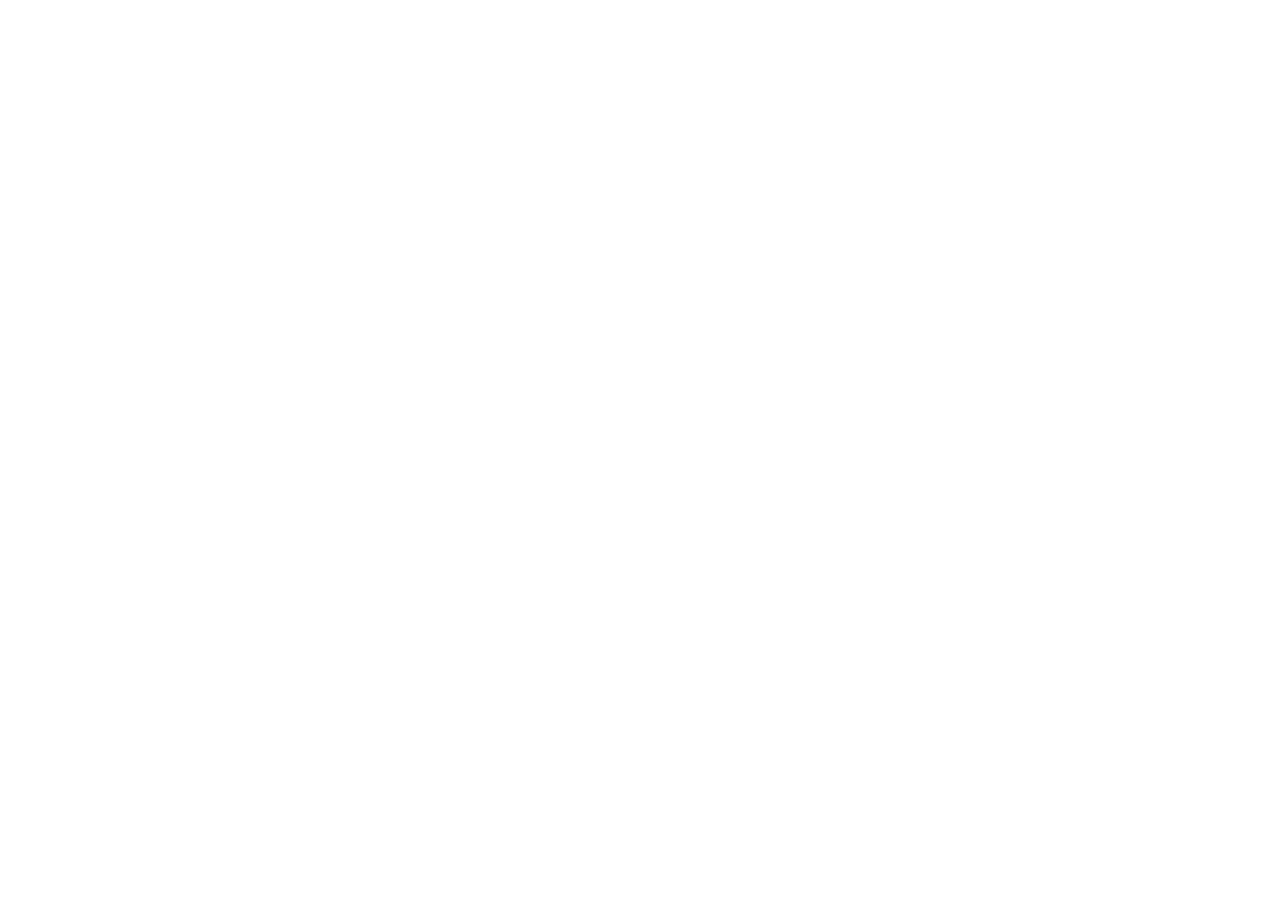
==== case-1/index.html @ cb47dfaa "Инициализирует репозиторий" ====
<!DOCTYPE html>
<html lang="ru">
<head>
    <meta charset="UTF-8">
    <meta http-equiv="X-UA-Compatible" content="IE=edge">
    <meta name="viewport" content="width=device-width, initial-scale=1.0">
    <link rel="stylesheet" href="css/normalize.css">
    <link rel="stylesheet" href="css/style.css">
    <title>Кейс 1</title>
</head>
<body>
    <header class="header">

    </header>
    <main class="page">

    </main>
    <footer class="footer">

    </footer>
</body>
</html>
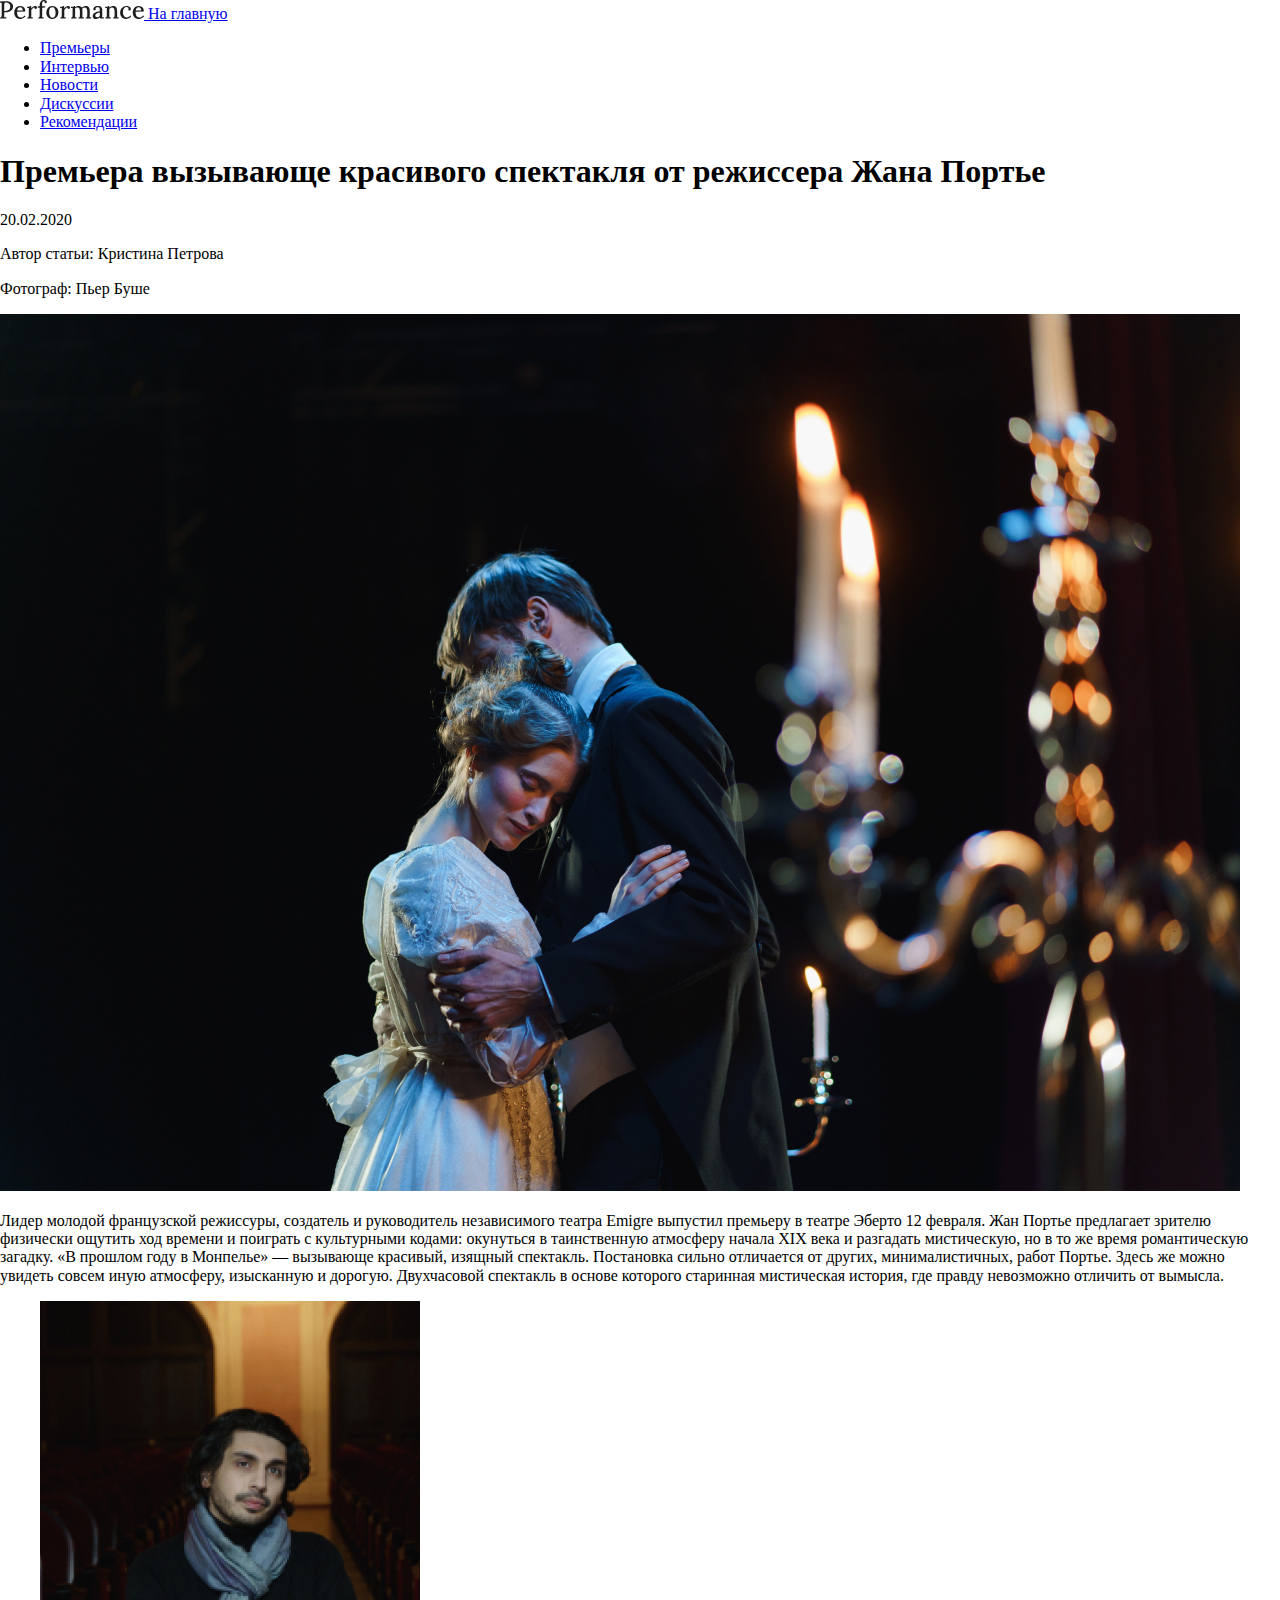
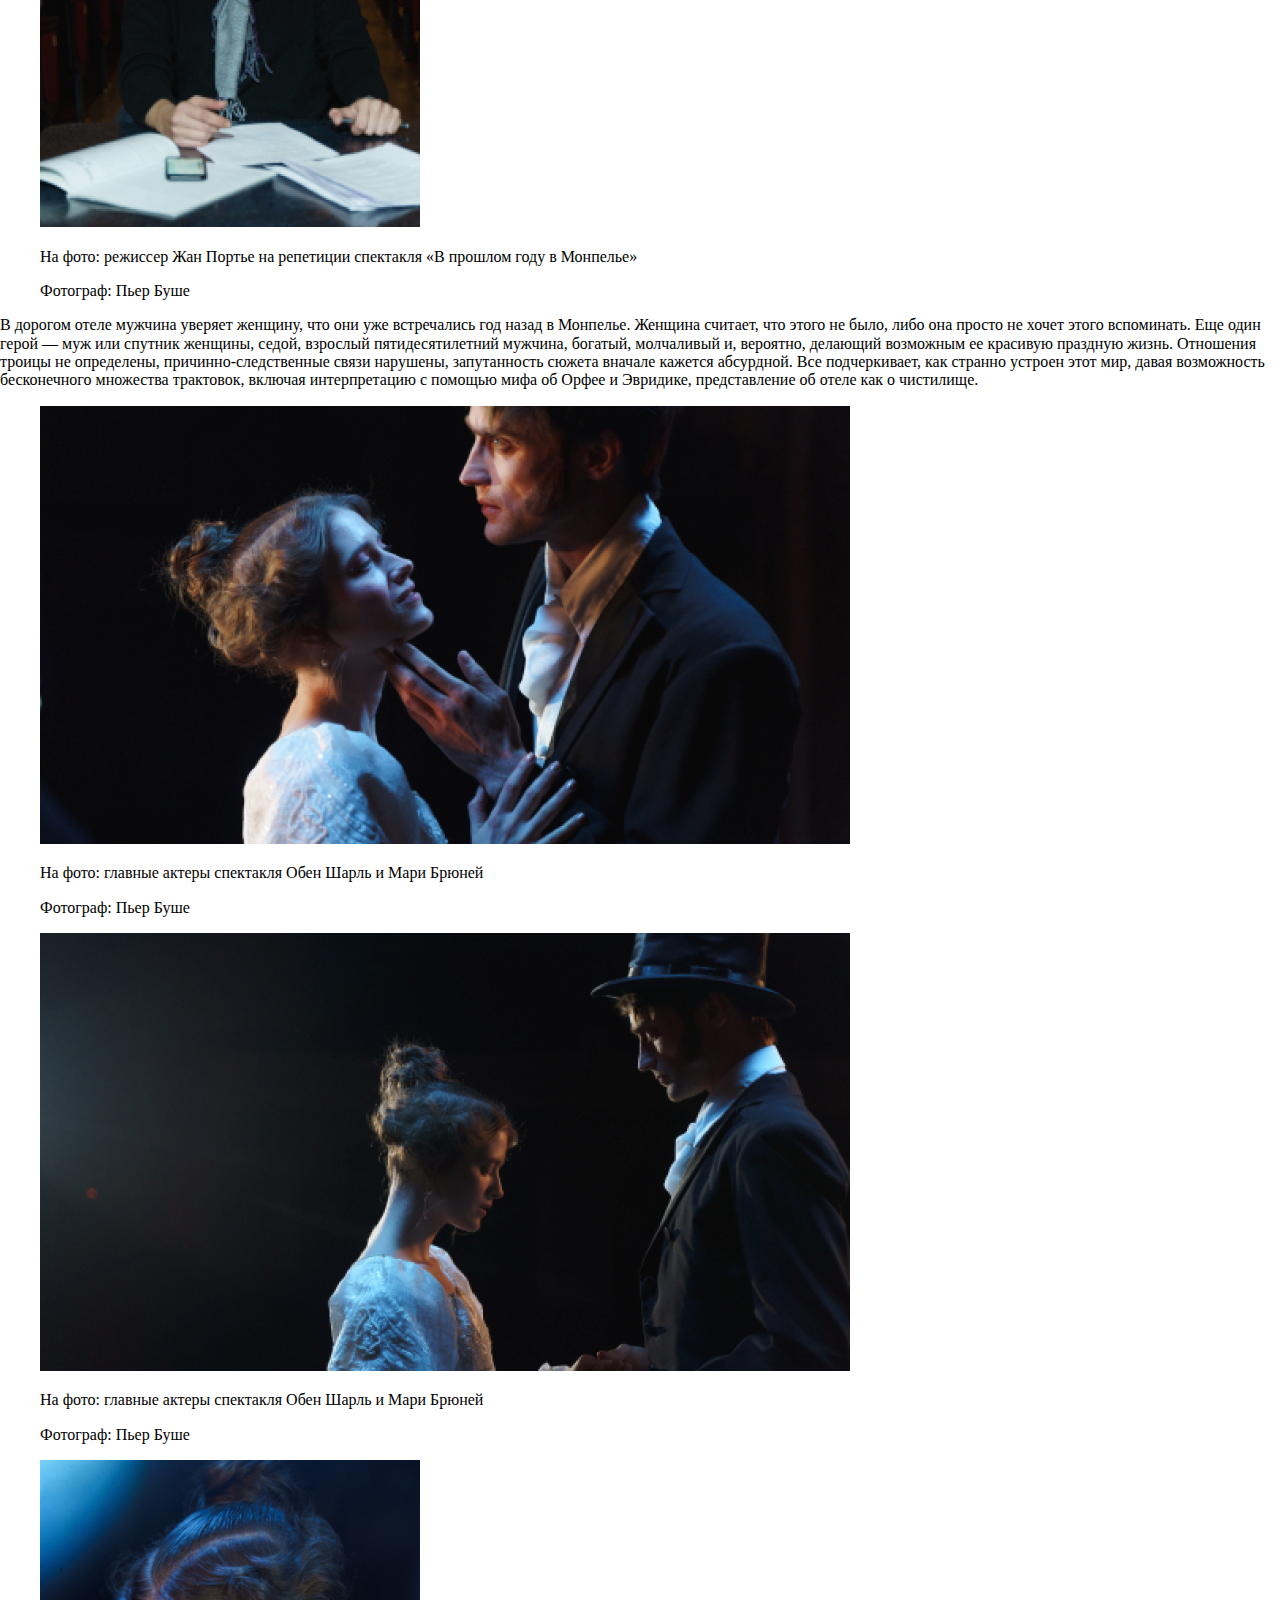
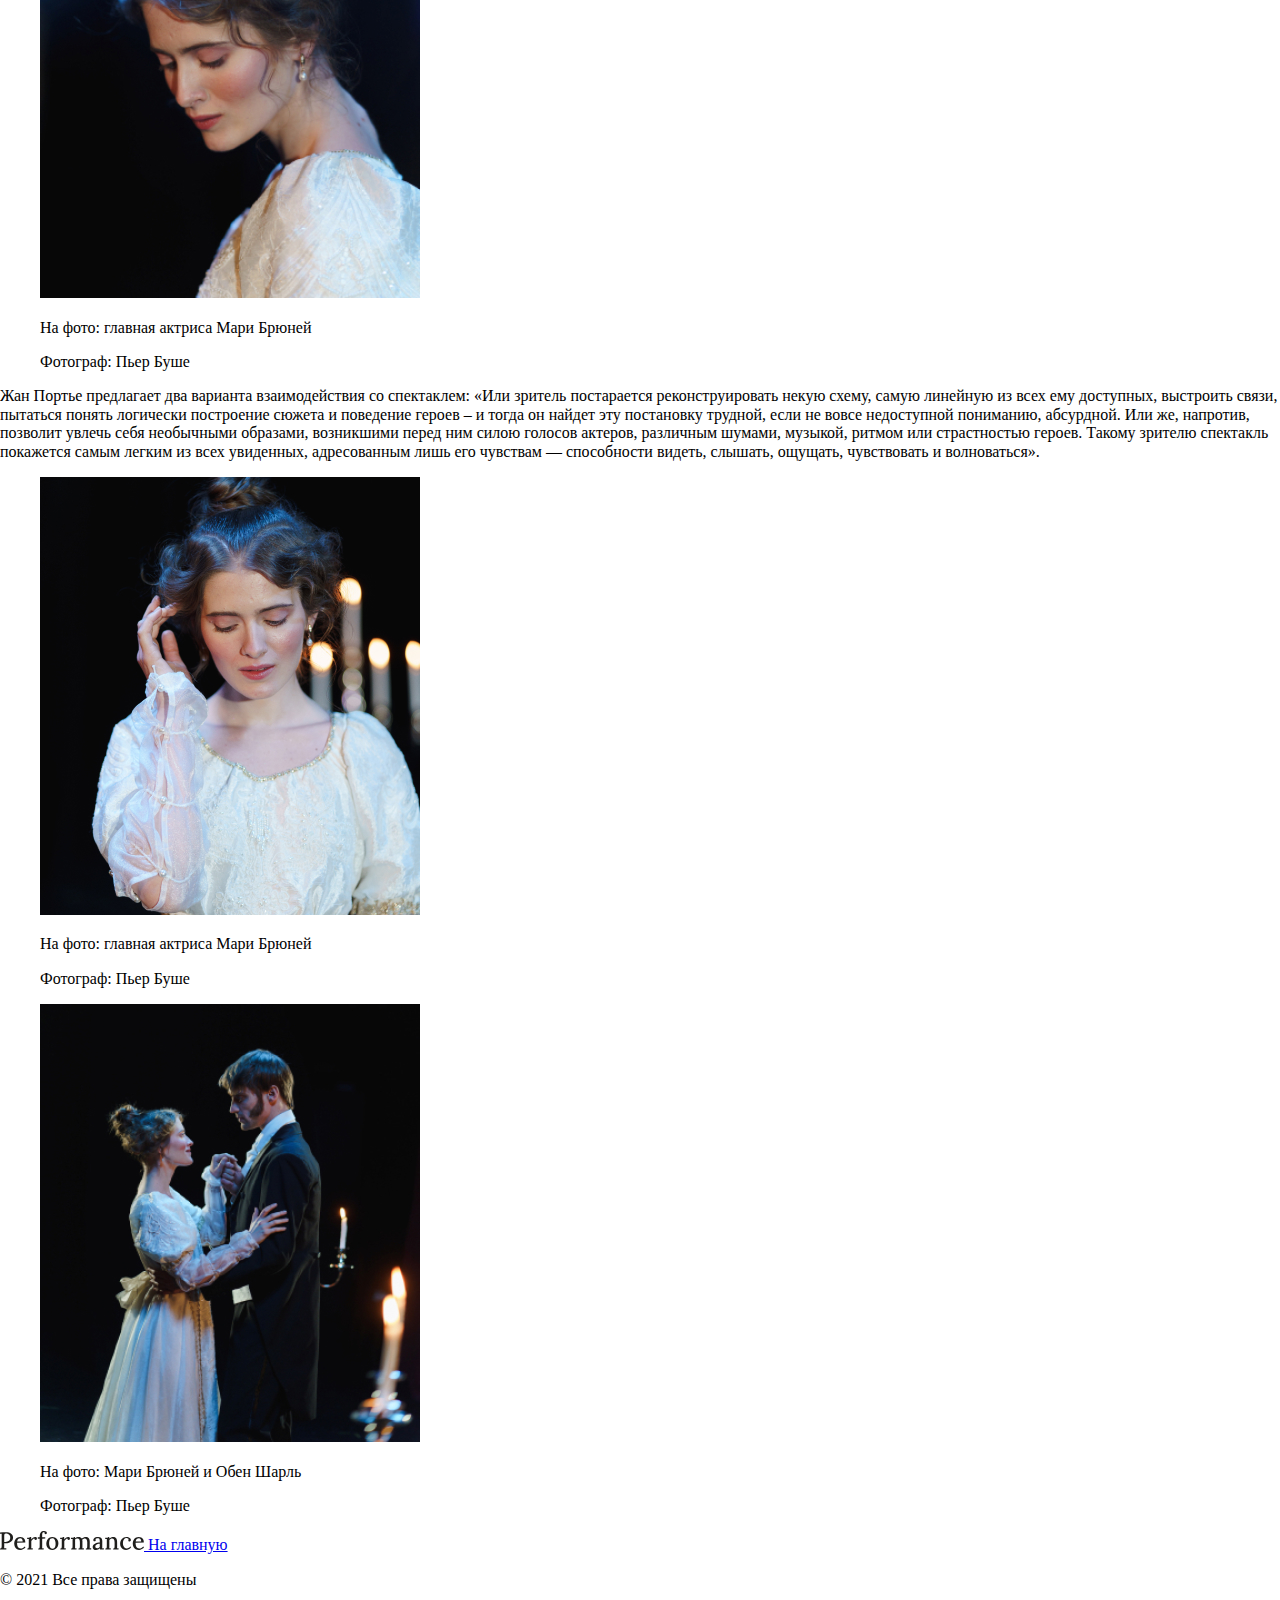
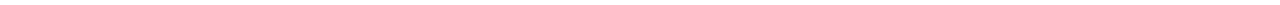
==== commit 8bfc8ded: "Добавляет разметку страницы" ====
--- a/case-1/index.html
+++ b/case-1/index.html
@@ -10,13 +10,139 @@
 </head>
 <body>
     <header class="header">
-
+        <div class="container">
+            <a href="/" class="logo">
+                <img class="logo__img" src="img/logo.svg" alt="Логотип">
+                <span class="visually-hidden">На главную</span>
+            </a>
+            <nav class="main-nav">
+                <ul class="nav-list">
+                    <li class="nav-list__item">
+                        <a href="#" class="nav-list__link">Премьеры</a>
+                    </li>  
+                    <li class="nav-list__item">
+                        <a href="#" class="nav-list__link">Интервью</a>
+                    </li>
+                    <li class="nav-list__item">
+                        <a href="#" class="nav-list__link">Новости</a>
+                    </li>
+                    <li class="nav-list__item">
+                        <a href="#" class="nav-list__link">Дискуссии</a>
+                    </li>
+                    <li class="nav-list__item">
+                        <a href="#" class="nav-list__link">Рекомендации</a>
+                    </li>
+                </ul>
+            </nav>
+        </div>
     </header>
     <main class="page">
-
+        <div class="container">
+            <article class="article">
+                <h1 class="article__title">Премьера вызывающе красивого спектакля от режиссера Жана Портье</h1>
+                <header class="article__header">
+                    <span class="article__date">20.02.2020</span>
+                    <p class="article__author">Автор статьи: Кристина Петрова</p>
+                    <p class="article__photographer">Фотограф: Пьер Буше</p>
+                </header>
+                <div class="article__poster">
+                    <img src="img/1.jpg" alt="Фото 1">
+                </div>
+                <!-- Первый модуль -->
+                <div class="module text-img-caption">
+                    <p class="article__text">
+                        Лидер молодой французской режиссуры, создатель и руководитель независимого театра 
+                        Emigre выпустил премьеру в театре Эберто 12 февраля. Жан Портье предлагает зрителю 
+                        физически ощутить ход времени и поиграть с культурными кодами: окунуться в таинственную 
+                        атмосферу начала XIX века и разгадать мистическую, но в то же время романтическую загадку.
+                        «В прошлом году в Монпелье» — вызывающе красивый, изящный спектакль. Постановка сильно 
+                        отличается от других, минималистичных, работ Портье. Здесь же можно увидеть совсем иную 
+                        атмосферу, изысканную и дорогую. Двухчасовой спектакль в основе которого старинная 
+                        мистическая история, где правду невозможно отличить от вымысла.
+                    </p>
+                    <figure class="article__img">
+                        <img src="img/2.jpg" alt="Фото 2">
+                        <figcaption>
+                            <p>На фото: режиссер Жан Портье на репетиции спектакля «В прошлом году в Монпелье»</p>
+                            <p>Фотограф: Пьер Буше</p>
+                        </figcaption>
+                    </figure>
+                </div>
+                <!-- Второй модуль -->
+                <div class="module text-img">
+                    <p class="article__text">
+                        В дорогом отеле мужчина уверяет женщину, что они уже встречались год назад в Монпелье. 
+                        Женщина считает, что этого не было, либо она просто не хочет этого вспоминать. Еще один 
+                        герой — муж или спутник женщины, седой, взрослый пятидесятилетний мужчина, богатый, 
+                        молчаливый и, вероятно, делающий возможным ее красивую праздную жизнь.
+                        Отношения троицы не определены, причинно-следственные связи нарушены, запутанность 
+                        сюжета вначале кажется абсурдной. Все подчеркивает, как странно устроен этот мир, давая 
+                        возможность бесконечного множества трактовок, включая интерпретацию с помощью мифа об 
+                        Орфее и Эвридике, представление об отеле как о чистилище. 
+                    </p>
+                    <figure class="article__img">
+                        <img src="img/3.jpg" alt="Фото 3">
+                        <figcaption>
+                            <p>На фото: главные актеры спектакля Обен Шарль и Мари Брюней</p>
+                            <p>Фотограф: Пьер Буше</p>
+                        </figcaption>
+                    </figure>
+                </div>
+                <!-- Третий модуль -->
+                <div class="module img-img">
+                    <figure class="article__img">
+                        <img src="img/4.jpg" alt="Фото 4">
+                        <figcaption>
+                            <p>На фото: главные актеры спектакля Обен Шарль и Мари Брюней</p>
+                            <p>Фотограф: Пьер Буше</p>
+                        </figcaption>
+                    </figure>
+                    <figure class="article__img">
+                        <img src="img/5.jpg" alt="Фото 5">
+                        <figcaption>
+                            <p>На фото: главная актриса Мари Брюней</p>
+                            <p>Фотограф: Пьер Буше</p>
+                        </figcaption>
+                    </figure>
+                </div>
+                <!-- Четвёртый модуль -->
+                <div class="module text-img-img">
+                    <p class="article__text">
+                        Жан Портье предлагает два варианта взаимодействия со спектаклем: «Или зритель постарается 
+                        реконструировать некую схему, самую линейную из всех ему доступных, выстроить связи, 
+                        пытаться понять логически построение сюжета и поведение героев – и тогда он найдет эту 
+                        постановку трудной, если не вовсе недоступной пониманию, абсурдной.
+                        Или же, напротив, позволит увлечь себя необычными образами, возникшими перед ним силою 
+                        голосов актеров, различным шумами, музыкой, ритмом или страстностью героев. Такому 
+                        зрителю спектакль покажется самым легким из всех увиденных, адресованным лишь его 
+                        чувствам — способности видеть, слышать, ощущать, чувствовать и волноваться». 
+                    </p>
+                    <figure class="article__img">
+                        <img src="img/6.jpg" alt="Фото 6">
+                        <figcaption>
+                            <p>На фото: главная актриса Мари Брюней</p>
+                            <p>Фотограф: Пьер Буше</p>
+                        </figcaption>
+                    </figure>
+                    <figure class="article__img">
+                        <img src="img/7.jpg" alt="Фото 7">
+                        <figcaption>
+                            <p>На фото: Мари Брюней и Обен Шарль</p>
+                            <p>Фотограф: Пьер Буше</p>
+                        </figcaption>
+                    </figure>
+                </div>
+            </article>
+        </div>
     </main>
     <footer class="footer">
-
+        <div class="container">
+            <a href="/" class="logo">
+                <img class="logo__img" src="img/logo.svg" alt="Логотип">
+                <span class="visually-hidden">На главную</span>
+            </a>
+            <p class="copyright">© 2021 Все права защищены</p>
+        </div>
     </footer>
 </body>
 </html>
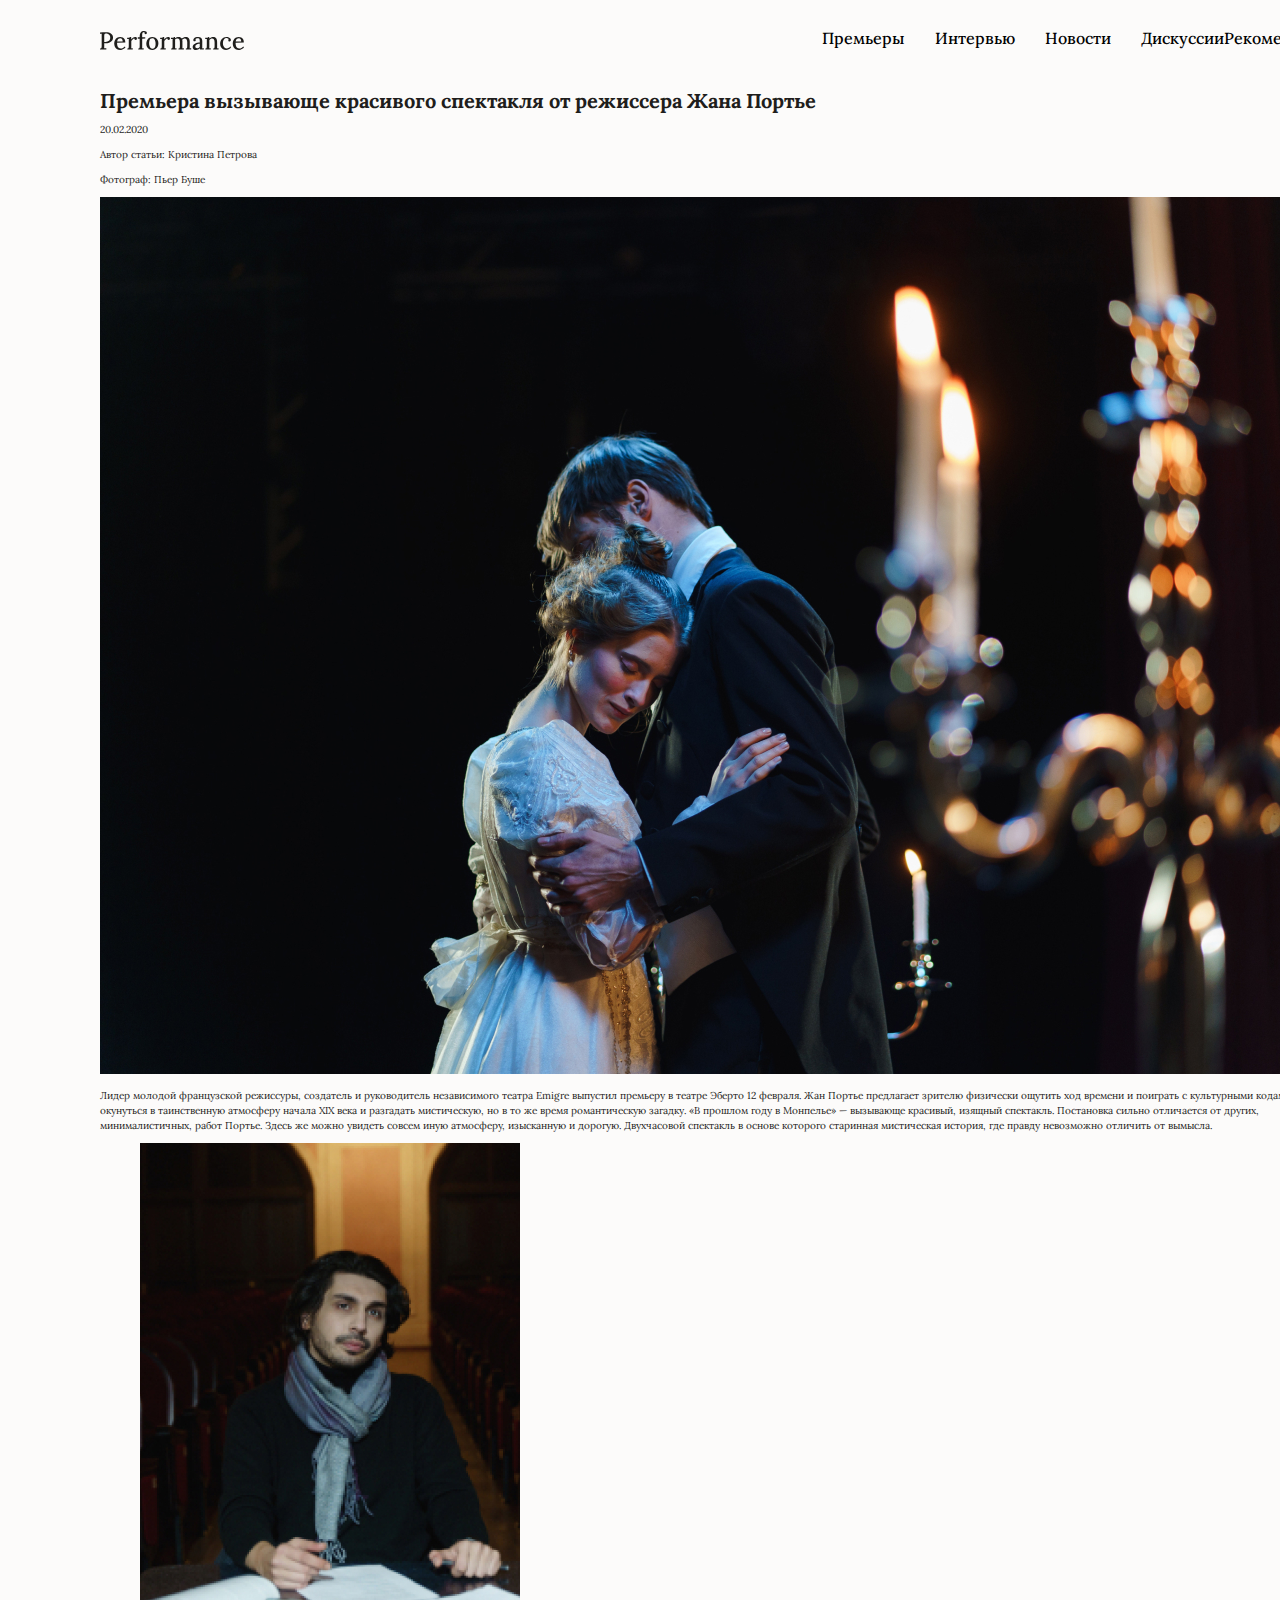
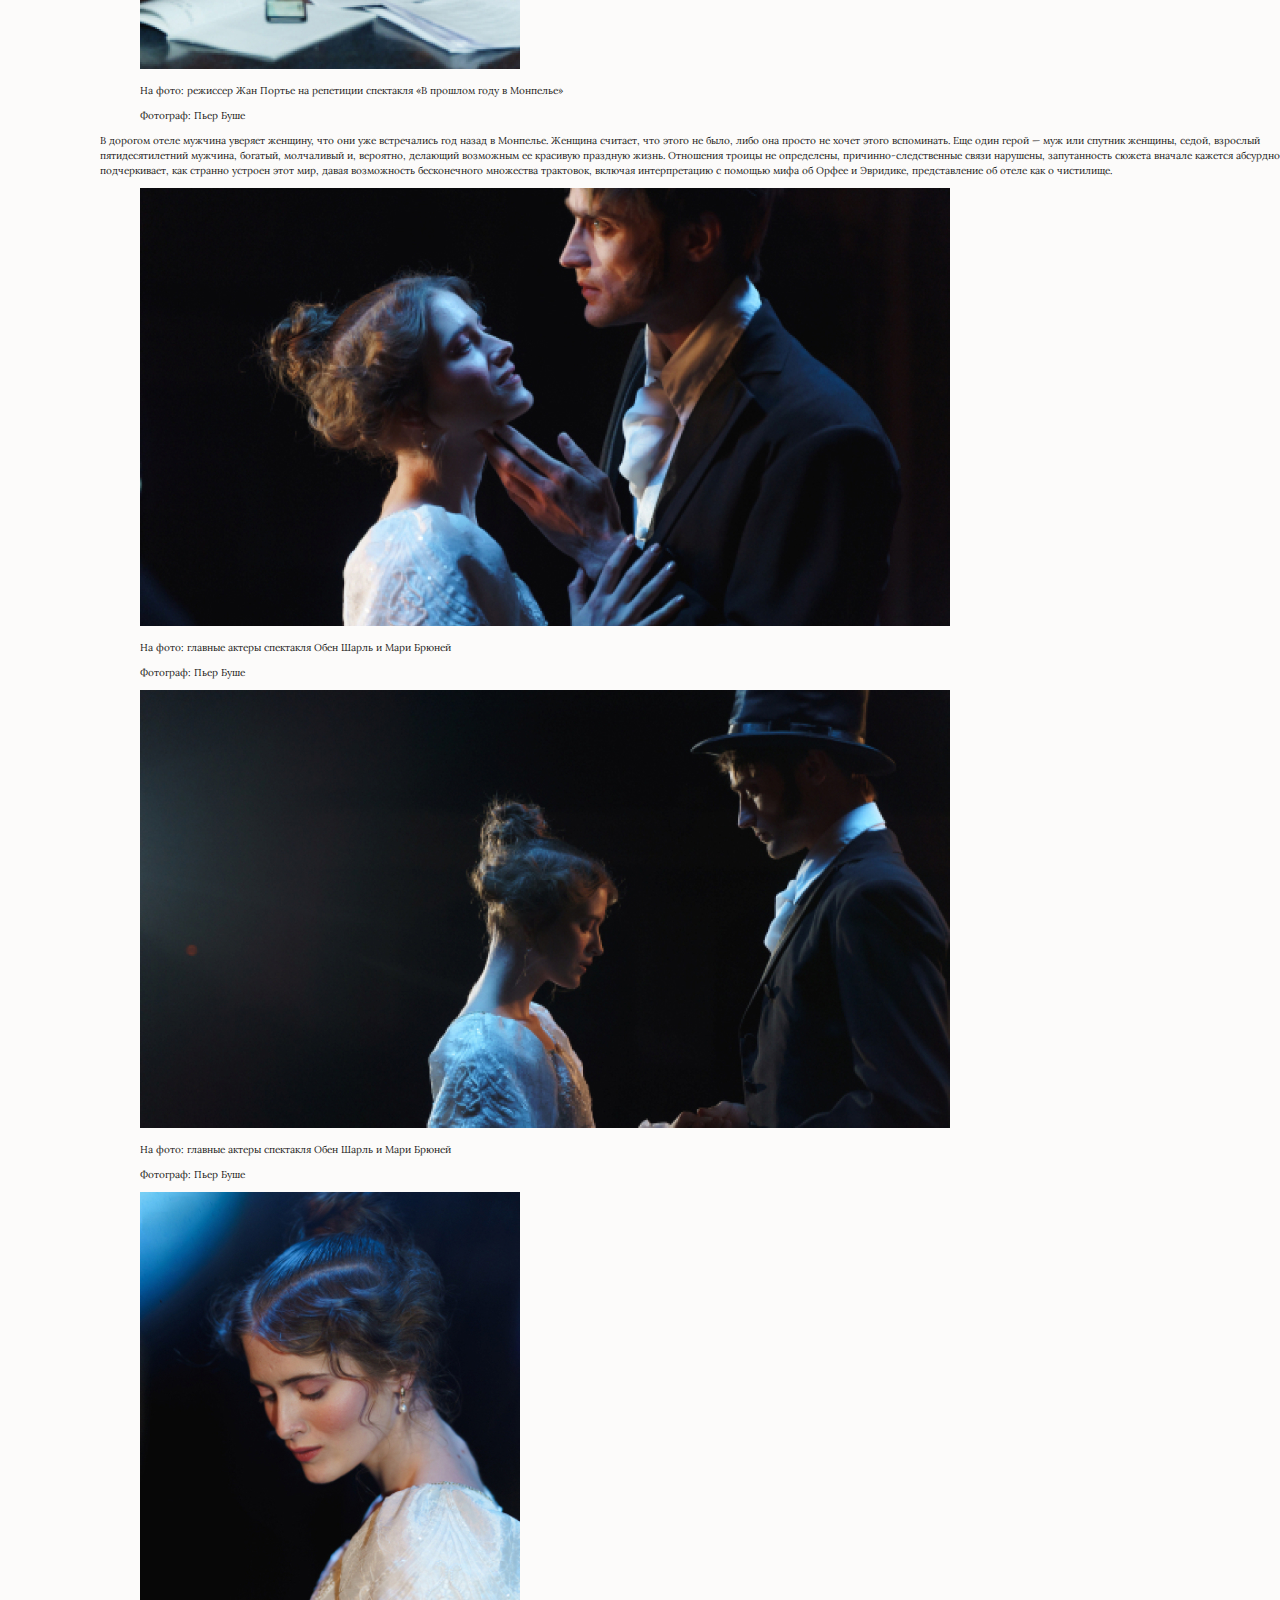
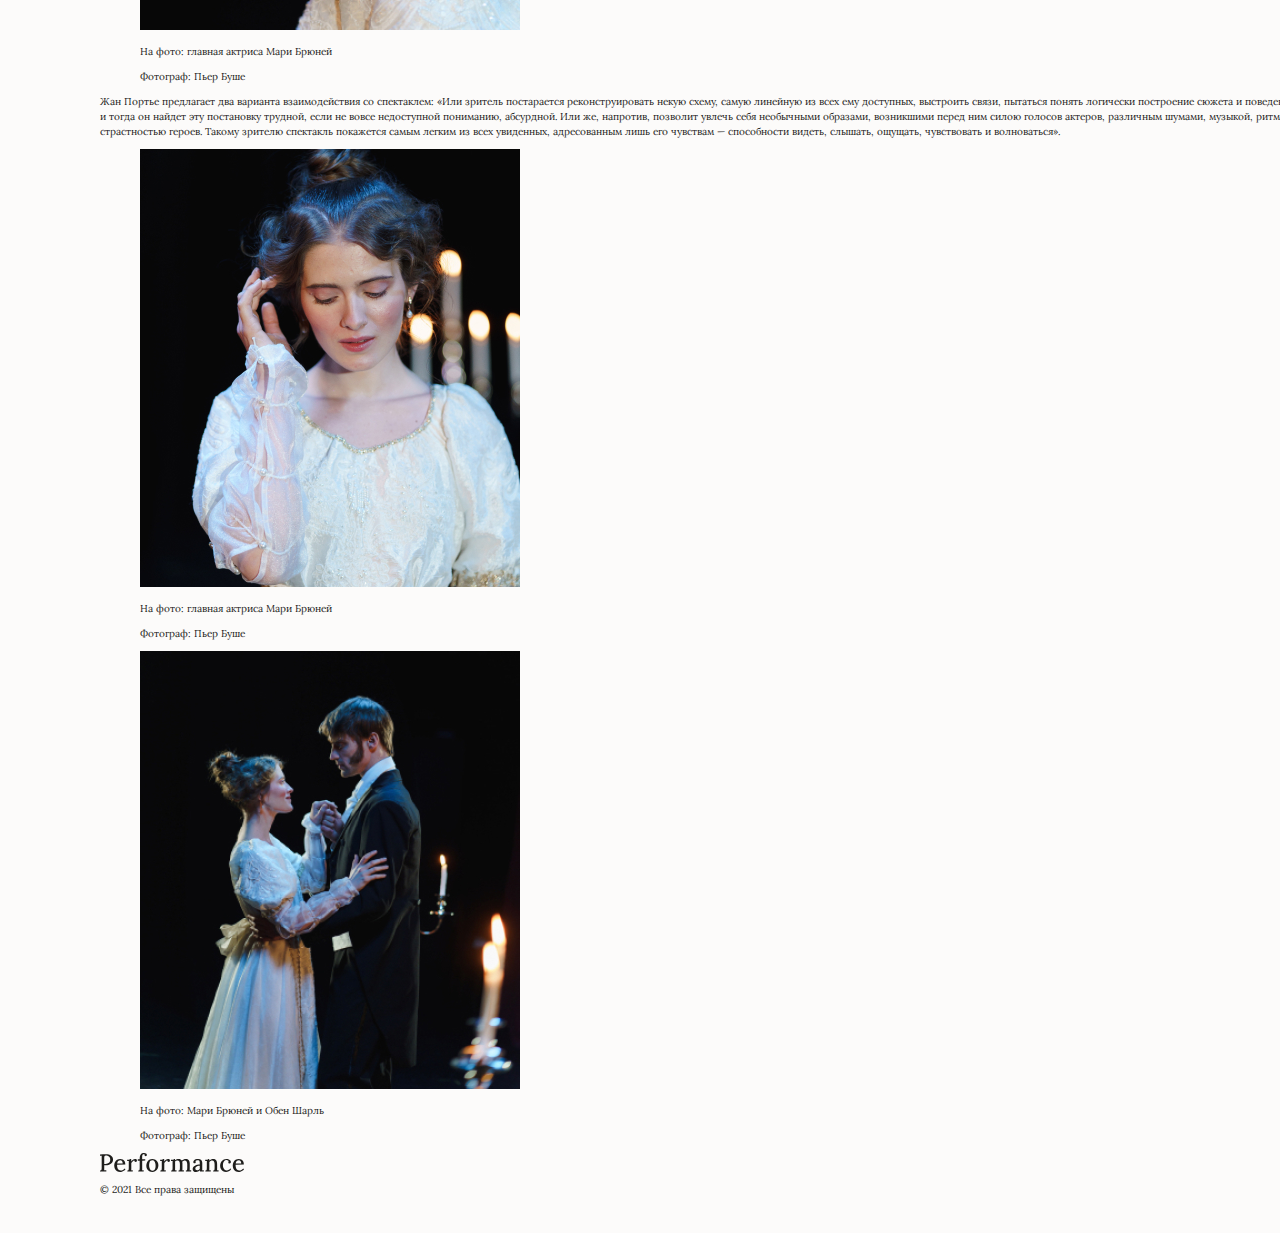
==== commit 65a35ee6: "Добавляет стили для хедера" ====
--- a/case-1/index.html
+++ b/case-1/index.html
@@ -4,39 +4,44 @@
     <meta charset="UTF-8">
     <meta http-equiv="X-UA-Compatible" content="IE=edge">
     <meta name="viewport" content="width=device-width, initial-scale=1.0">
+    <link rel="preconnect" href="https://fonts.googleapis.com">
+    <link rel="preconnect" href="https://fonts.gstatic.com" crossorigin>
+    <link href="https://fonts.googleapis.com/css2?family=Lora:wght@400;500&display=swap" rel="stylesheet">
+    <title>Кейс 1</title>
     <link rel="stylesheet" href="css/normalize.css">
     <link rel="stylesheet" href="css/style.css">
-    <title>Кейс 1</title>
 </head>
-<body>
+<body class="page">
     <header class="header">
         <div class="container">
-            <a href="/" class="logo">
-                <img class="logo__img" src="img/logo.svg" alt="Логотип">
-                <span class="visually-hidden">На главную</span>
-            </a>
-            <nav class="main-nav">
-                <ul class="nav-list">
-                    <li class="nav-list__item">
-                        <a href="#" class="nav-list__link">Премьеры</a>
-                    </li>  
-                    <li class="nav-list__item">
-                        <a href="#" class="nav-list__link">Интервью</a>
-                    </li>
-                    <li class="nav-list__item">
-                        <a href="#" class="nav-list__link">Новости</a>
-                    </li>
-                    <li class="nav-list__item">
-                        <a href="#" class="nav-list__link">Дискуссии</a>
-                    </li>
-                    <li class="nav-list__item">
-                        <a href="#" class="nav-list__link">Рекомендации</a>
-                    </li>
-                </ul>
-            </nav>
+            <div class="header__wrap">
+                <a href="/" class="logo">
+                    <img class="logo__img" src="img/logo.svg" alt="Логотип">
+                    <span class="visually-hidden">На главную</span>
+                </a>
+                <nav class="main-nav">
+                    <ul class="list nav-list">
+                        <li class="nav-list__item">
+                            <a href="#" class="nav-list__link">Премьеры</a>
+                        </li>  
+                        <li class="nav-list__item">
+                            <a href="#" class="nav-list__link">Интервью</a>
+                        </li>
+                        <li class="nav-list__item">
+                            <a href="#" class="nav-list__link">Новости</a>
+                        </li>
+                        <li class="nav-list__item">
+                            <a href="#" class="nav-list__link">Дискуссии</a>
+                        </li>
+                        <li class="nav-list__item">
+                            <a href="#" class="nav-list__link">Рекомендации</a>
+                        </li>
+                    </ul>
+                </nav>
+            </div>
         </div>
     </header>
-    <main class="page">
+    <main class="main">
         <div class="container">
             <article class="article">
                 <h1 class="article__title">Премьера вызывающе красивого спектакля от режиссера Жана Портье</h1>
--- a/case-1/css/style.css
+++ b/case-1/css/style.css
@@ -0,0 +1,114 @@
+/* variables */
+:root {
+    --bg: #FCFBFA;
+    --text-color: #1F1E1C;
+    --nav-color: #000000;
+}
+
+/* base */
+
+html,
+body {
+    width: 144rem;
+    min-width: 144rem;
+    margin: 0 auto;
+    padding: 0;
+    font-family: "Lora", serif;
+    font-size: 10px;
+    line-height: 150%;
+    font-weight: 400;
+    font-style: normal;
+    color: var(--text-color);
+    background-color: var(--bg);
+}
+
+*,
+*::before,
+*::after {
+    -webkit-box-sizing: border-box;
+    box-sizing: border-box;
+}
+
+.img {
+    max-width: 100%;
+    height: auto;
+    -o-object-fit: contain;
+    object-fit: contain;
+}
+
+.list {
+    list-style: none;
+    margin: 0;
+    padding: 0;
+}
+
+a {
+    text-decoration: none;
+}
+
+.visually-hidden {
+    position: absolute;
+    width: 1px;
+    height: 1px;
+    margin: -1px;
+    border: 0;
+    padding: 0;
+    white-space: nowrap;
+    -webkit-clip-path: inset(100%);
+    clip-path: inset(100%);
+    clip: rect(0 0 0 0);
+    overflow: hidden;
+}
+
+/* Сетки */
+
+.page {
+    display: grid;
+    grid-template-columns: 1fr;
+    grid-template-rows: 8rem 1fr 8rem;
+}
+
+.container {
+    min-width: 124rem;
+    margin: 0 auto;
+    padding-left: 10rem;
+    padding-right: 10rem;
+}
+
+/* Header */
+
+.header__wrap {
+    display: grid;
+    grid-template-columns: 14.5rem 1fr;
+    grid-template-rows: 1fr;
+
+    padding-top: 3.1rem;
+    padding-bottom: 3rem;
+}
+
+.logo {
+    display: flex;
+    max-width: 14.4rem;
+    flex-shrink: 0;
+}
+
+.nav-list {
+    display: flex;
+    align-items: center;
+    justify-content: flex-end;
+    flex-wrap: wrap;
+}
+
+.nav-list__item {
+    display: flex;
+}
+
+.nav-list__item:not(:last-child) {
+    margin-left: 3rem;
+}
+
+.nav-list__link {
+    font-weight: 500;
+    font-size: 1.6rem;
+    color: var(--nav-color);
+}
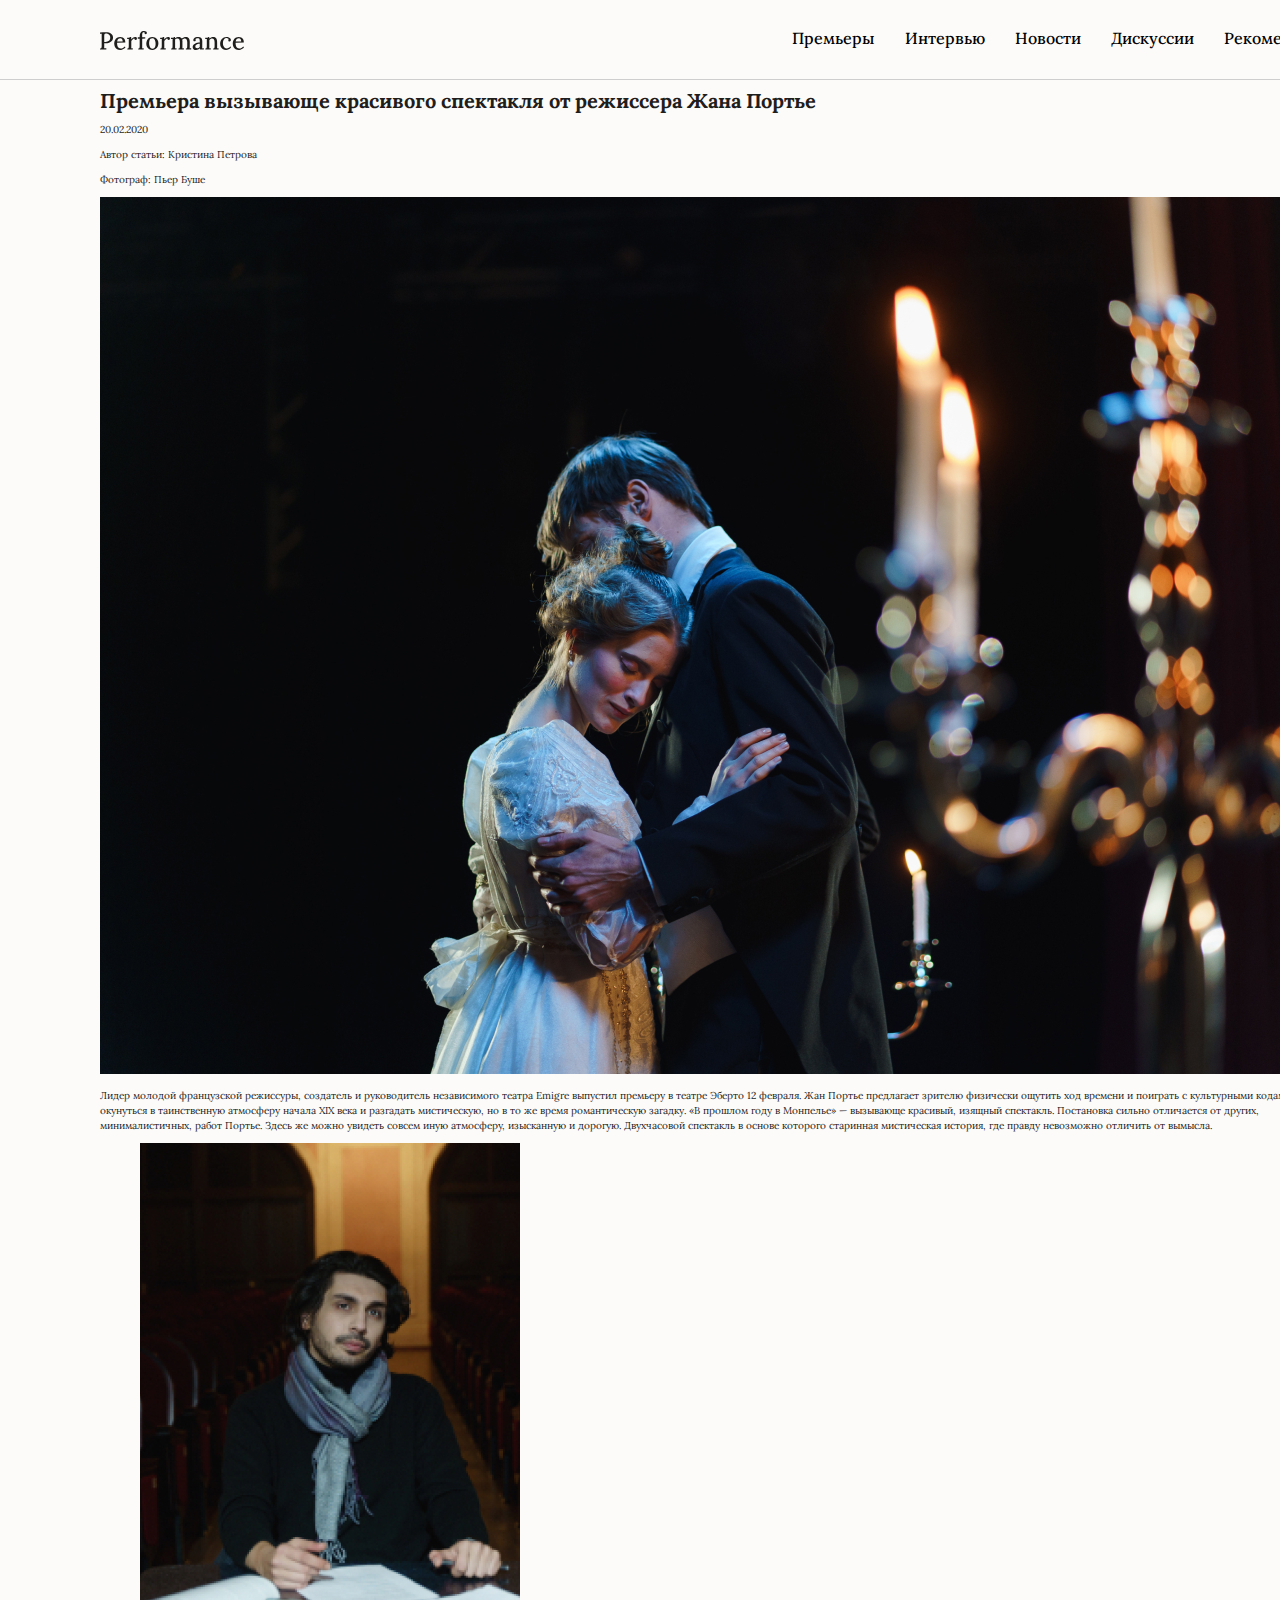
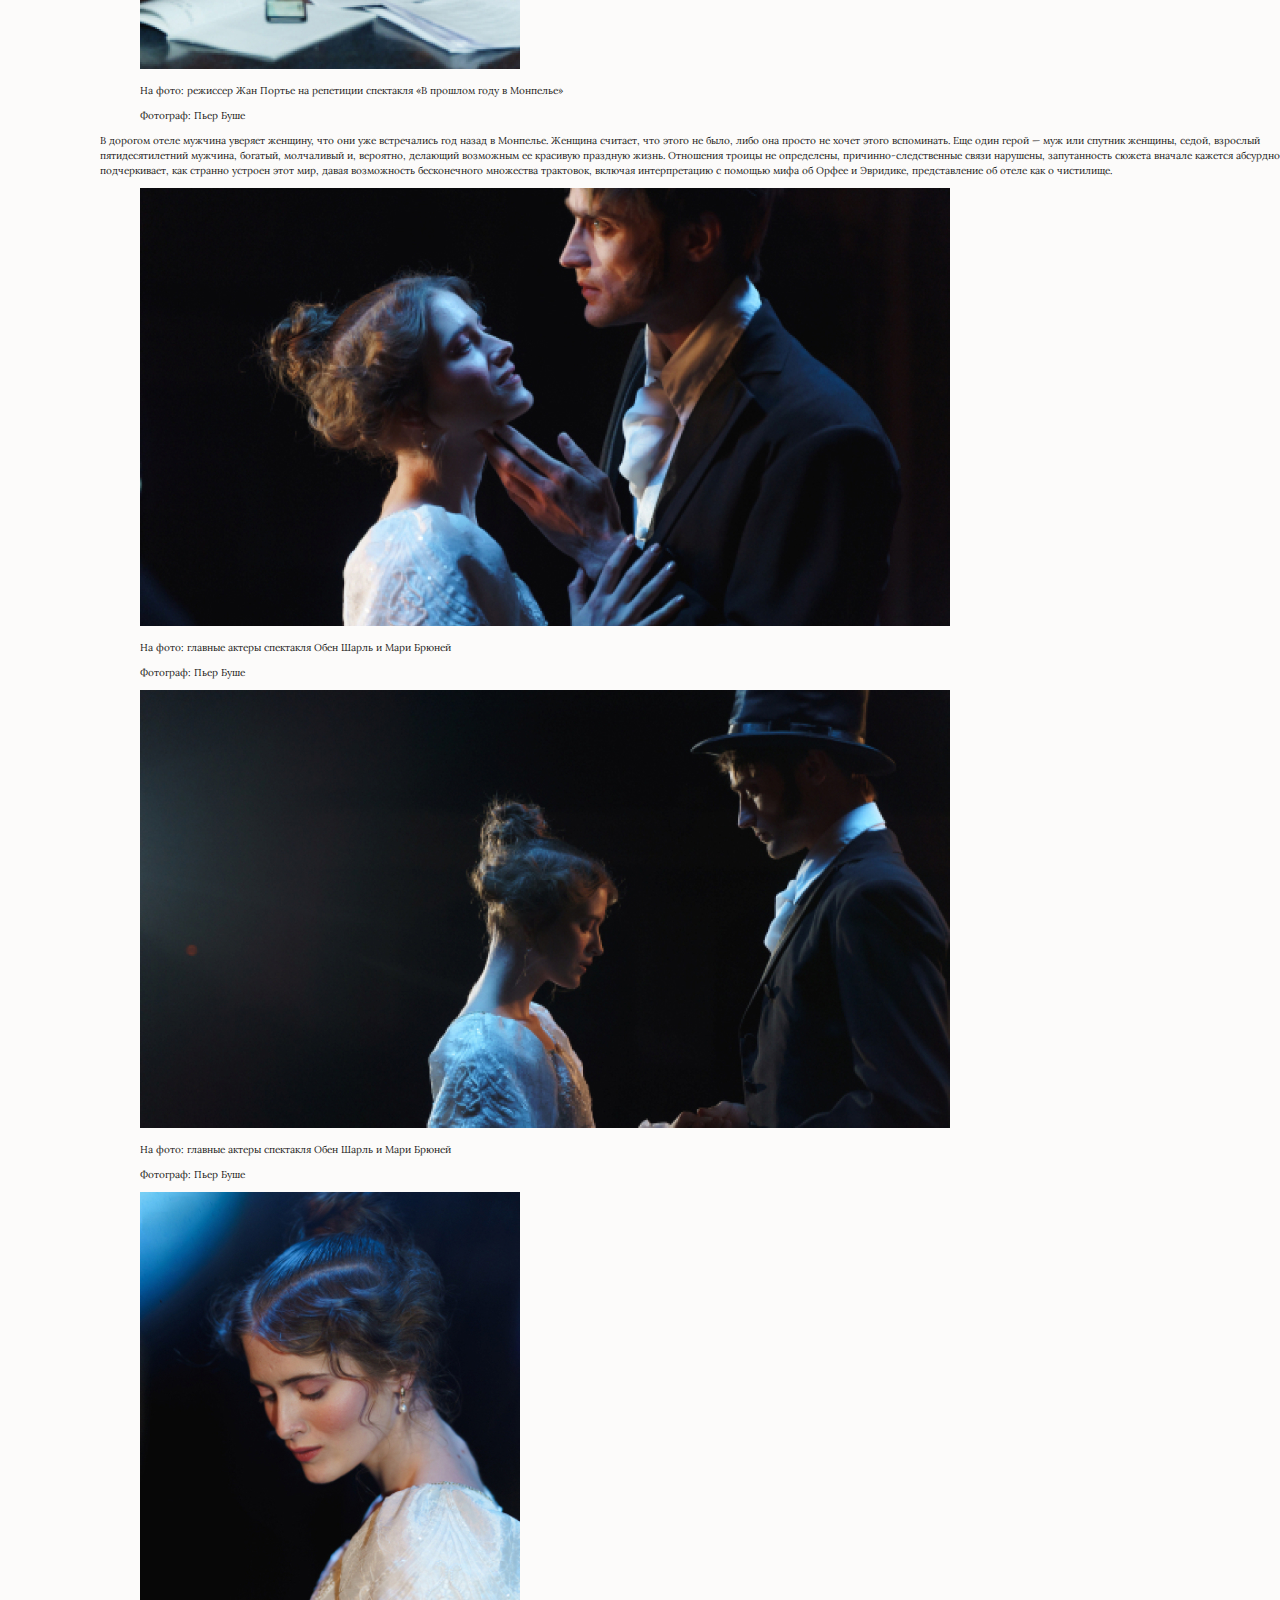
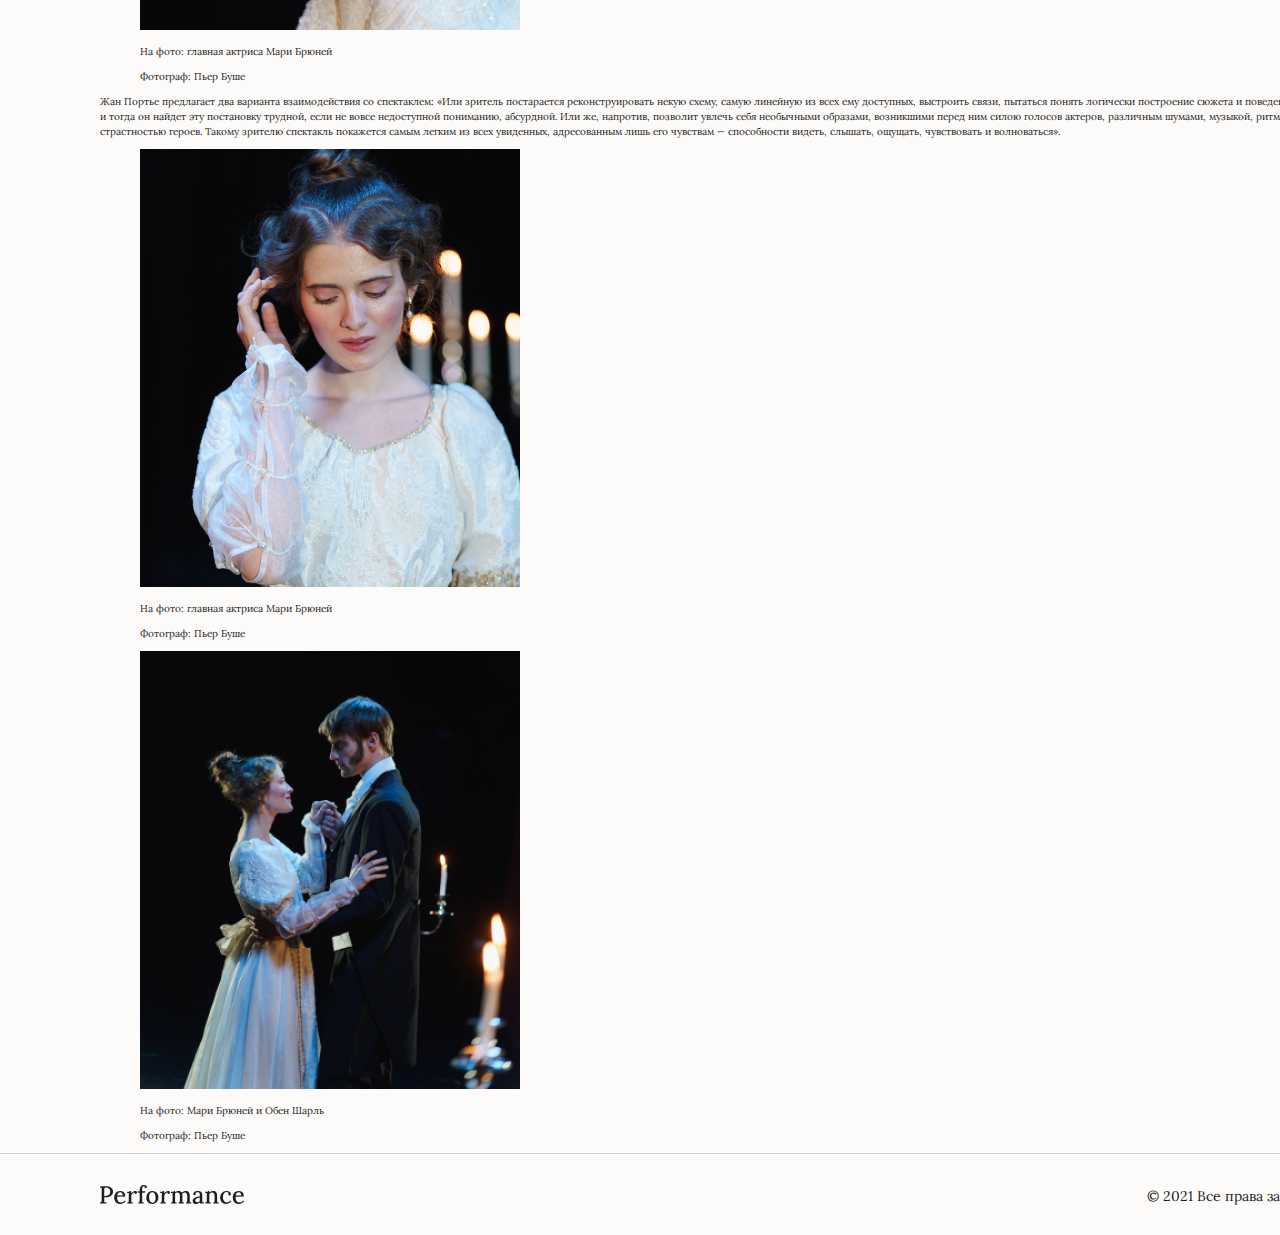
==== commit b3cb302f: "Добавляет стили для футера + мелкие правки" ====
--- a/case-1/index.html
+++ b/case-1/index.html
@@ -16,7 +16,7 @@
         <div class="container">
             <div class="header__wrap">
                 <a href="/" class="logo">
-                    <img class="logo__img" src="img/logo.svg" alt="Логотип">
+                    <img class="logo__img" src="img/logo.svg" width="144" alt="Логотип">
                     <span class="visually-hidden">На главную</span>
                 </a>
                 <nav class="main-nav">
@@ -142,11 +142,13 @@
     </main>
     <footer class="footer">
         <div class="container">
-            <a href="/" class="logo">
-                <img class="logo__img" src="img/logo.svg" alt="Логотип">
-                <span class="visually-hidden">На главную</span>
-            </a>
-            <p class="copyright">© 2021 Все права защищены</p>
+            <div class="footer__wrap">
+                <a href="/" class="logo">
+                    <img class="logo__img" src="img/logo.svg" width="144" alt="Логотип">
+                    <span class="visually-hidden">На главную</span>
+                </a>
+                <p class="copyright">© 2021 Все права защищены</p>
+            </div>
         </div>
     </footer>
 </body>
--- a/case-1/css/style.css
+++ b/case-1/css/style.css
@@ -9,7 +9,7 @@
 
 html,
 body {
-    width: 144rem;
+    width: 100%;
     min-width: 144rem;
     margin: 0 auto;
     padding: 0;
@@ -77,6 +77,10 @@
 
 /* Header */
 
+.header {
+    border-bottom: 0.1rem solid rgba(31, 30, 28, 0.2);
+}
+
 .header__wrap {
     display: grid;
     grid-template-columns: 14.5rem 1fr;
@@ -97,13 +101,14 @@
     align-items: center;
     justify-content: flex-end;
     flex-wrap: wrap;
+    align-self: end;
 }
 
 .nav-list__item {
     display: flex;
 }
 
-.nav-list__item:not(:last-child) {
+.nav-list__item:not(:first-child) {
     margin-left: 3rem;
 }
 
@@ -112,3 +117,25 @@
     font-size: 1.6rem;
     color: var(--nav-color);
 }
+
+/* Footer */
+
+.footer {
+    border-top: 0.1rem solid rgba(31, 30, 28, 0.2);
+}
+
+.footer__wrap {
+    display: grid;
+    grid-template-columns: 14.5rem 1fr;
+    grid-template-rows: 1fr;
+
+    padding-top: 3.1rem;
+    padding-bottom: 3.1rem;
+}
+
+.copyright {
+    margin: 0;
+    font-size: 1.4rem;
+    align-self: end;
+    margin-left: auto;
+}
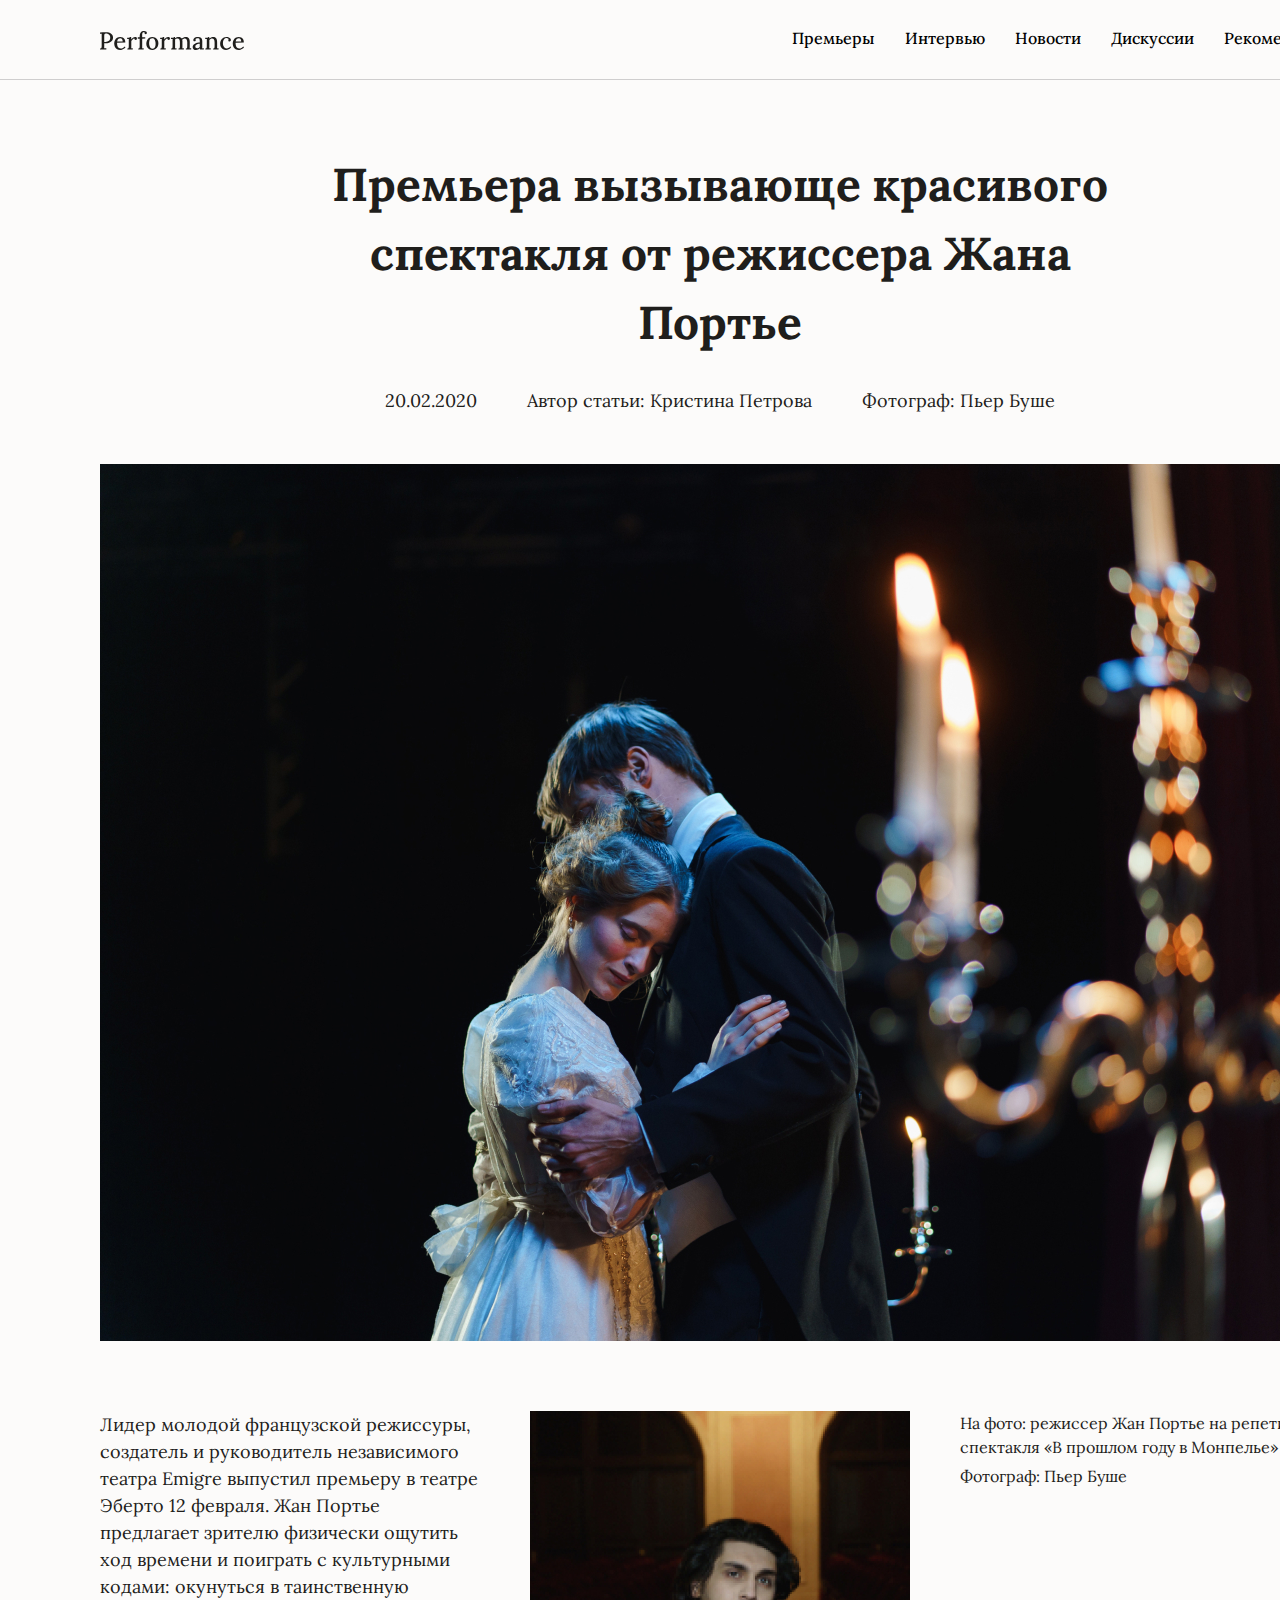
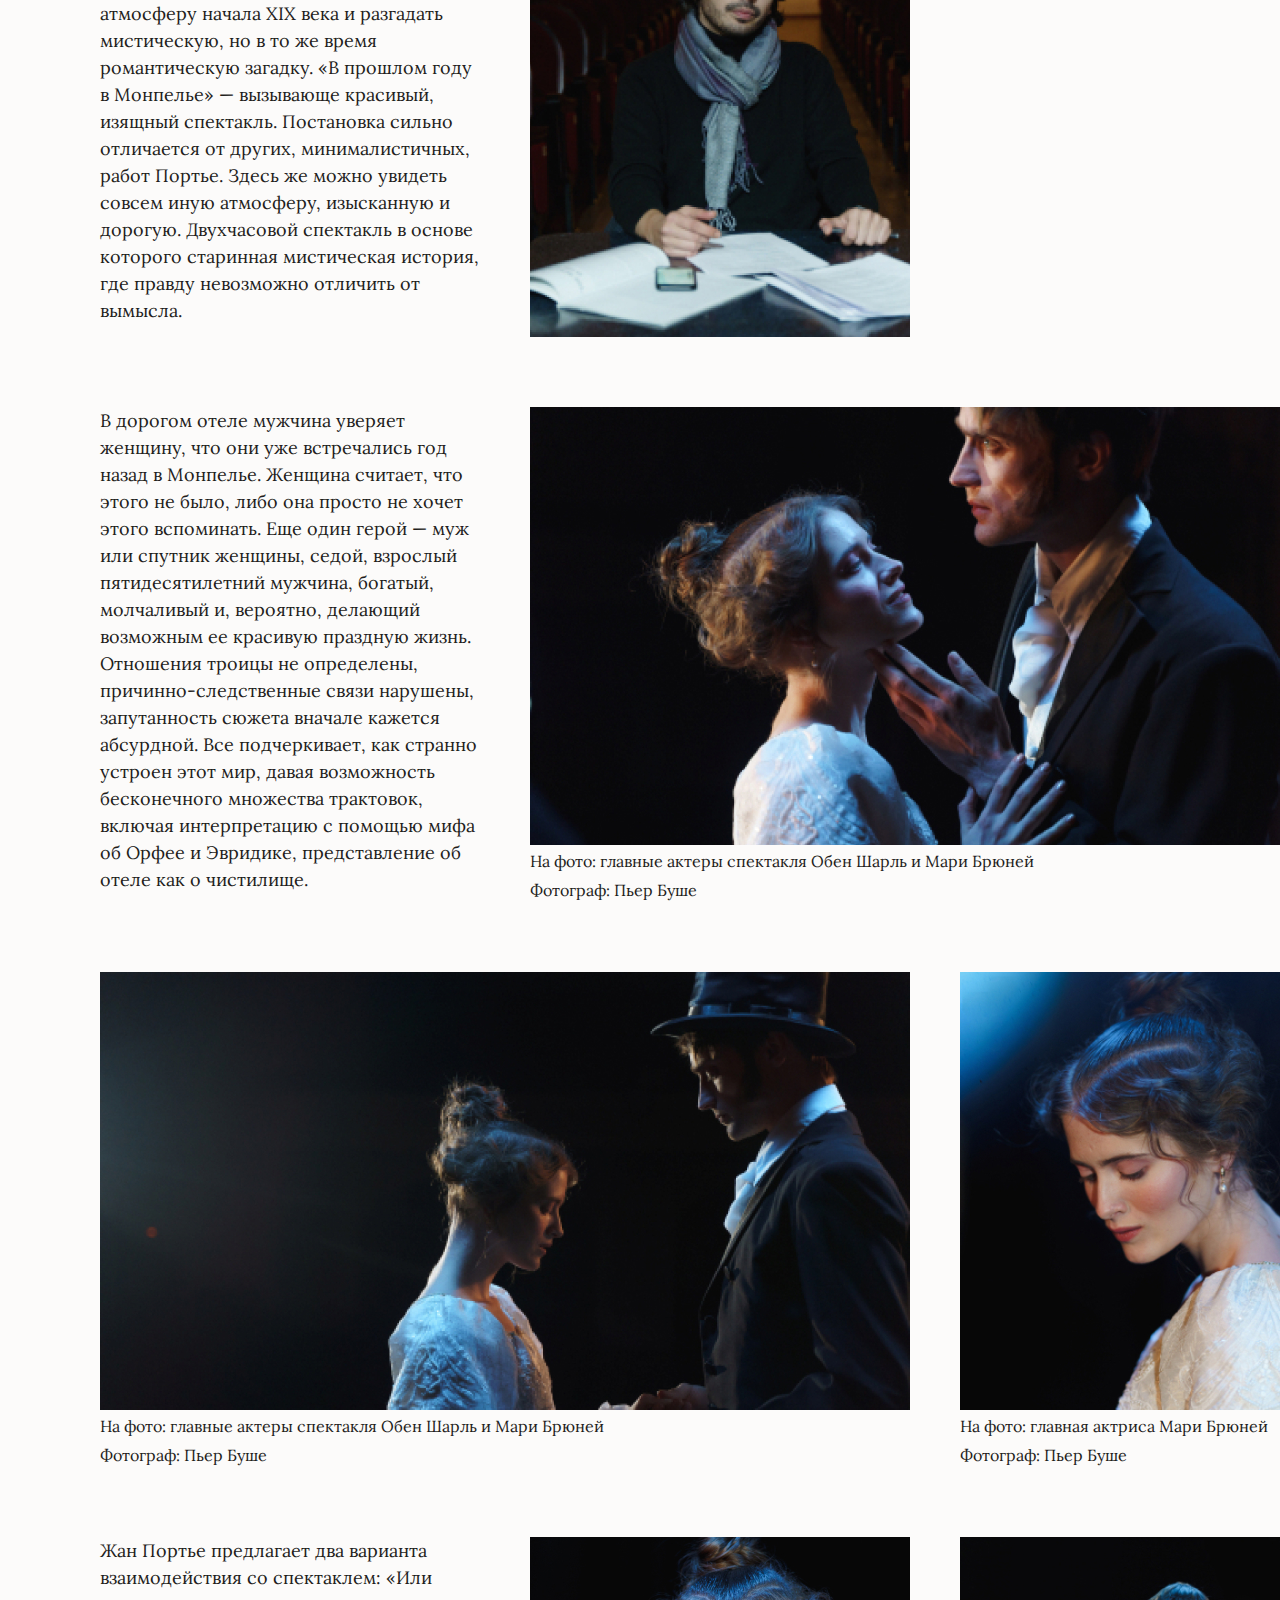
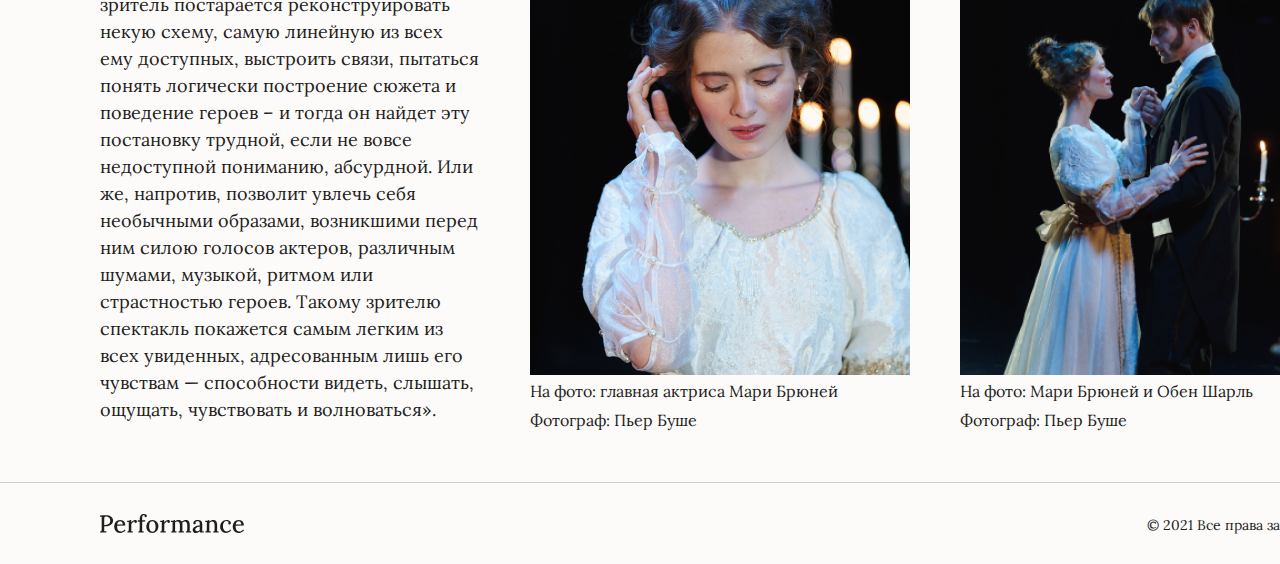
==== commit d36e3c96: "Стилизовала страницу по-своему пониманию" ====
--- a/case-1/index.html
+++ b/case-1/index.html
@@ -44,15 +44,17 @@
     <main class="main">
         <div class="container">
             <article class="article">
-                <h1 class="article__title">Премьера вызывающе красивого спектакля от режиссера Жана Портье</h1>
                 <header class="article__header">
-                    <span class="article__date">20.02.2020</span>
-                    <p class="article__author">Автор статьи: Кристина Петрова</p>
-                    <p class="article__photographer">Фотограф: Пьер Буше</p>
+                    <h1 class="article__title">Премьера вызывающе красивого спектакля от режиссера Жана Портье</h1>
+                    <div class="article__info">
+                        <span class="article__date">20.02.2020</span>
+                        <p class="article__author">Автор статьи: Кристина Петрова</p>
+                        <p class="article__photographer">Фотограф: Пьер Буше</p>
+                    </div>
+                    <div class="article__poster">
+                        <img class="img" src="img/1.jpg" alt="Фото 1">
+                    </div>
                 </header>
-                <div class="article__poster">
-                    <img src="img/1.jpg" alt="Фото 1">
-                </div>
                 <!-- Первый модуль -->
                 <div class="module text-img-caption">
                     <p class="article__text">
@@ -66,7 +68,7 @@
                         мистическая история, где правду невозможно отличить от вымысла.
                     </p>
                     <figure class="article__img">
-                        <img src="img/2.jpg" alt="Фото 2">
+                        <img class="img" src="img/2.jpg" alt="Фото 2">
                         <figcaption>
                             <p>На фото: режиссер Жан Портье на репетиции спектакля «В прошлом году в Монпелье»</p>
                             <p>Фотограф: Пьер Буше</p>
@@ -86,7 +88,7 @@
                         Орфее и Эвридике, представление об отеле как о чистилище. 
                     </p>
                     <figure class="article__img">
-                        <img src="img/3.jpg" alt="Фото 3">
+                        <img class="img" src="img/3.jpg" alt="Фото 3">
                         <figcaption>
                             <p>На фото: главные актеры спектакля Обен Шарль и Мари Брюней</p>
                             <p>Фотограф: Пьер Буше</p>
@@ -96,14 +98,14 @@
                 <!-- Третий модуль -->
                 <div class="module img-img">
                     <figure class="article__img">
-                        <img src="img/4.jpg" alt="Фото 4">
+                        <img class="img" src="img/4.jpg" alt="Фото 4">
                         <figcaption>
                             <p>На фото: главные актеры спектакля Обен Шарль и Мари Брюней</p>
                             <p>Фотограф: Пьер Буше</p>
                         </figcaption>
                     </figure>
                     <figure class="article__img">
-                        <img src="img/5.jpg" alt="Фото 5">
+                        <img class="img" src="img/5.jpg" alt="Фото 5">
                         <figcaption>
                             <p>На фото: главная актриса Мари Брюней</p>
                             <p>Фотограф: Пьер Буше</p>
@@ -123,14 +125,14 @@
                         чувствам — способности видеть, слышать, ощущать, чувствовать и волноваться». 
                     </p>
                     <figure class="article__img">
-                        <img src="img/6.jpg" alt="Фото 6">
+                        <img class="img" src="img/6.jpg" alt="Фото 6">
                         <figcaption>
                             <p>На фото: главная актриса Мари Брюней</p>
                             <p>Фотограф: Пьер Буше</p>
                         </figcaption>
                     </figure>
                     <figure class="article__img">
-                        <img src="img/7.jpg" alt="Фото 7">
+                        <img class="img" src="img/7.jpg" alt="Фото 7">
                         <figcaption>
                             <p>На фото: Мари Брюней и Обен Шарль</p>
                             <p>Фотограф: Пьер Буше</p>
--- a/case-1/css/style.css
+++ b/case-1/css/style.css
@@ -82,18 +82,29 @@
 }
 
 .header__wrap {
-    display: grid;
+    /* display: grid;
     grid-template-columns: 14.5rem 1fr;
     grid-template-rows: 1fr;
+     */
+
+    display: grid;
+    grid-template-columns: repeat(3, 38rem);
+    grid-column-gap: 5rem;
+    grid-template-rows: 1fr;
 
     padding-top: 3.1rem;
     padding-bottom: 3rem;
 }
 
 .logo {
+    grid-column: 1 / 2; 
     display: flex;
     max-width: 14.4rem;
     flex-shrink: 0;
+}
+
+.main-nav {
+    grid-column: 2 / 4; 
 }
 
 .nav-list {
@@ -118,15 +129,121 @@
     color: var(--nav-color);
 }
 
+/* Статья */
+
+.article {
+    display: grid;
+    grid-template-columns: repeat(3, 38rem);
+    grid-column-gap: 5rem;
+    grid-template-rows: auto repeat(4, auto);
+    grid-row-gap: 7rem;
+}
+
+/* Content */
+
+.article__header {
+    grid-column: 1 / -1;
+    grid-row: 1 / 3;
+
+    padding-top: 7rem;
+}
+
+.article__title {
+    max-width: 86rem;
+    margin: 0 auto;
+    margin-bottom: 3rem;
+
+    font-size: 4.6rem;
+    line-height: 150%;
+    text-align: center;
+}
+
+.article__info {
+    display: flex;
+    justify-content: center;
+    align-items: center;
+    margin-bottom: 5rem;
+
+    font-size: 1.8rem;
+    line-height: 150%;
+}
+
+.article__author {
+    margin: 0;
+    margin-left: 5rem;
+}
+
+.article__photographer {
+    margin: 0;
+    margin-left: 5rem;
+}
+
+.article__poster {
+    display: flex;
+    flex-shrink: 0;
+}
+
+/* Модули */
+
+.module {
+    display: grid;
+    grid-template-columns: repeat(3, 38rem);
+    grid-column: 1 / -1;
+    grid-column-gap: 5rem;
+}
+
+.article__text {
+    margin: 0;
+    font-size: 1.8rem;
+    line-height: 150%;
+}
+
+figure {
+    margin: 0;
+}
+
+figcaption p {
+    margin: 0;
+    font-size: 1.6rem;
+    line-height: 150%;
+}
+
+figcaption p:not(:last-child) {
+    margin-bottom: 0.5rem;
+}
+
+/* Module text-img-caption */
+    
+.text-img-caption figure {
+    display: grid;
+    grid-template-columns: repeat(2, 38rem);
+    grid-column-gap: 5rem;
+}
+
+/* Module text-img */
+
+.text-img figure {
+    grid-column: 2 / -1;
+}
+
+/* Module img-img */
+
+.img-img figure:first-child {
+    grid-column: 1 / 3;
+}
+
 /* Footer */
 
 .footer {
+    margin-top: 5rem;
     border-top: 0.1rem solid rgba(31, 30, 28, 0.2);
 }
 
 .footer__wrap {
     display: grid;
-    grid-template-columns: 14.5rem 1fr;
+    /* grid-template-columns: 14.5rem 1fr; */
+    grid-template-columns: repeat(3, 38rem);
+    grid-column-gap: 5rem;
     grid-template-rows: 1fr;
 
     padding-top: 3.1rem;
@@ -134,6 +251,7 @@
 }
 
 .copyright {
+    grid-column: -1 / -2;
     margin: 0;
     font-size: 1.4rem;
     align-self: end;
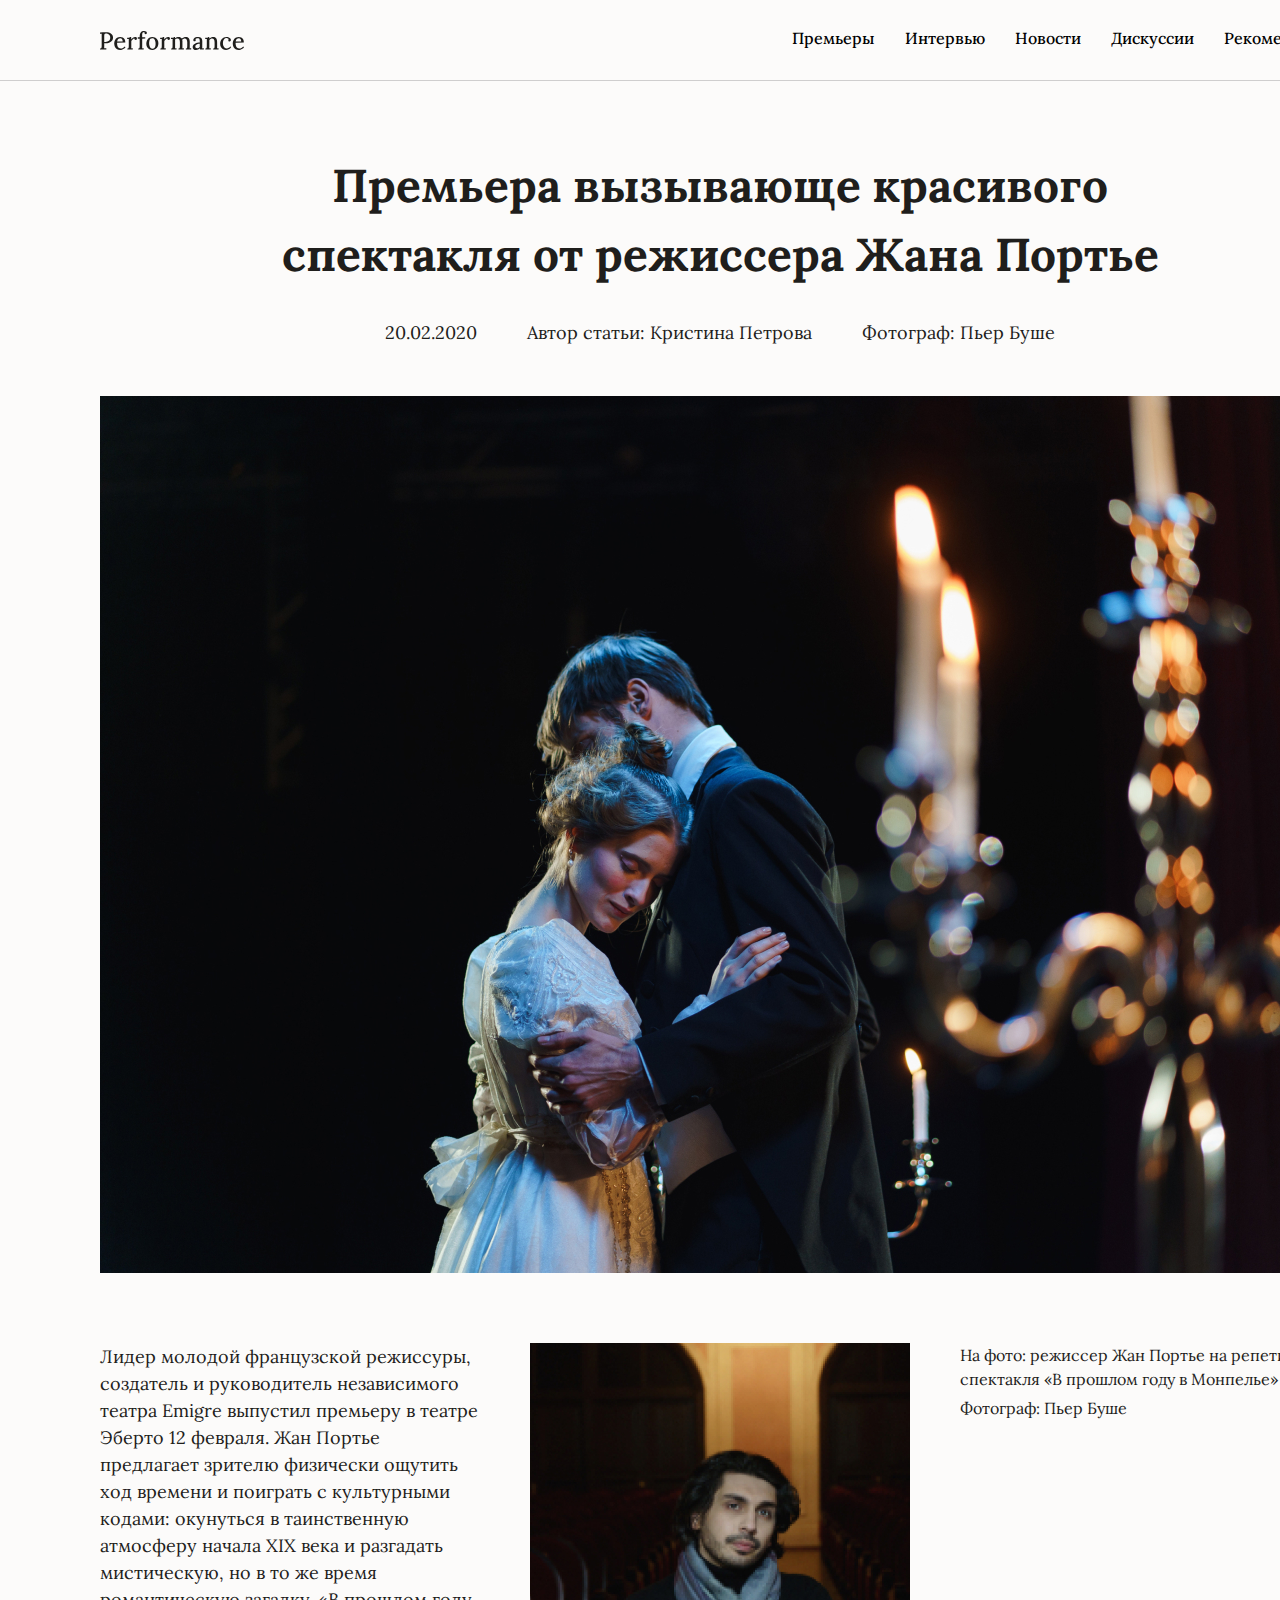
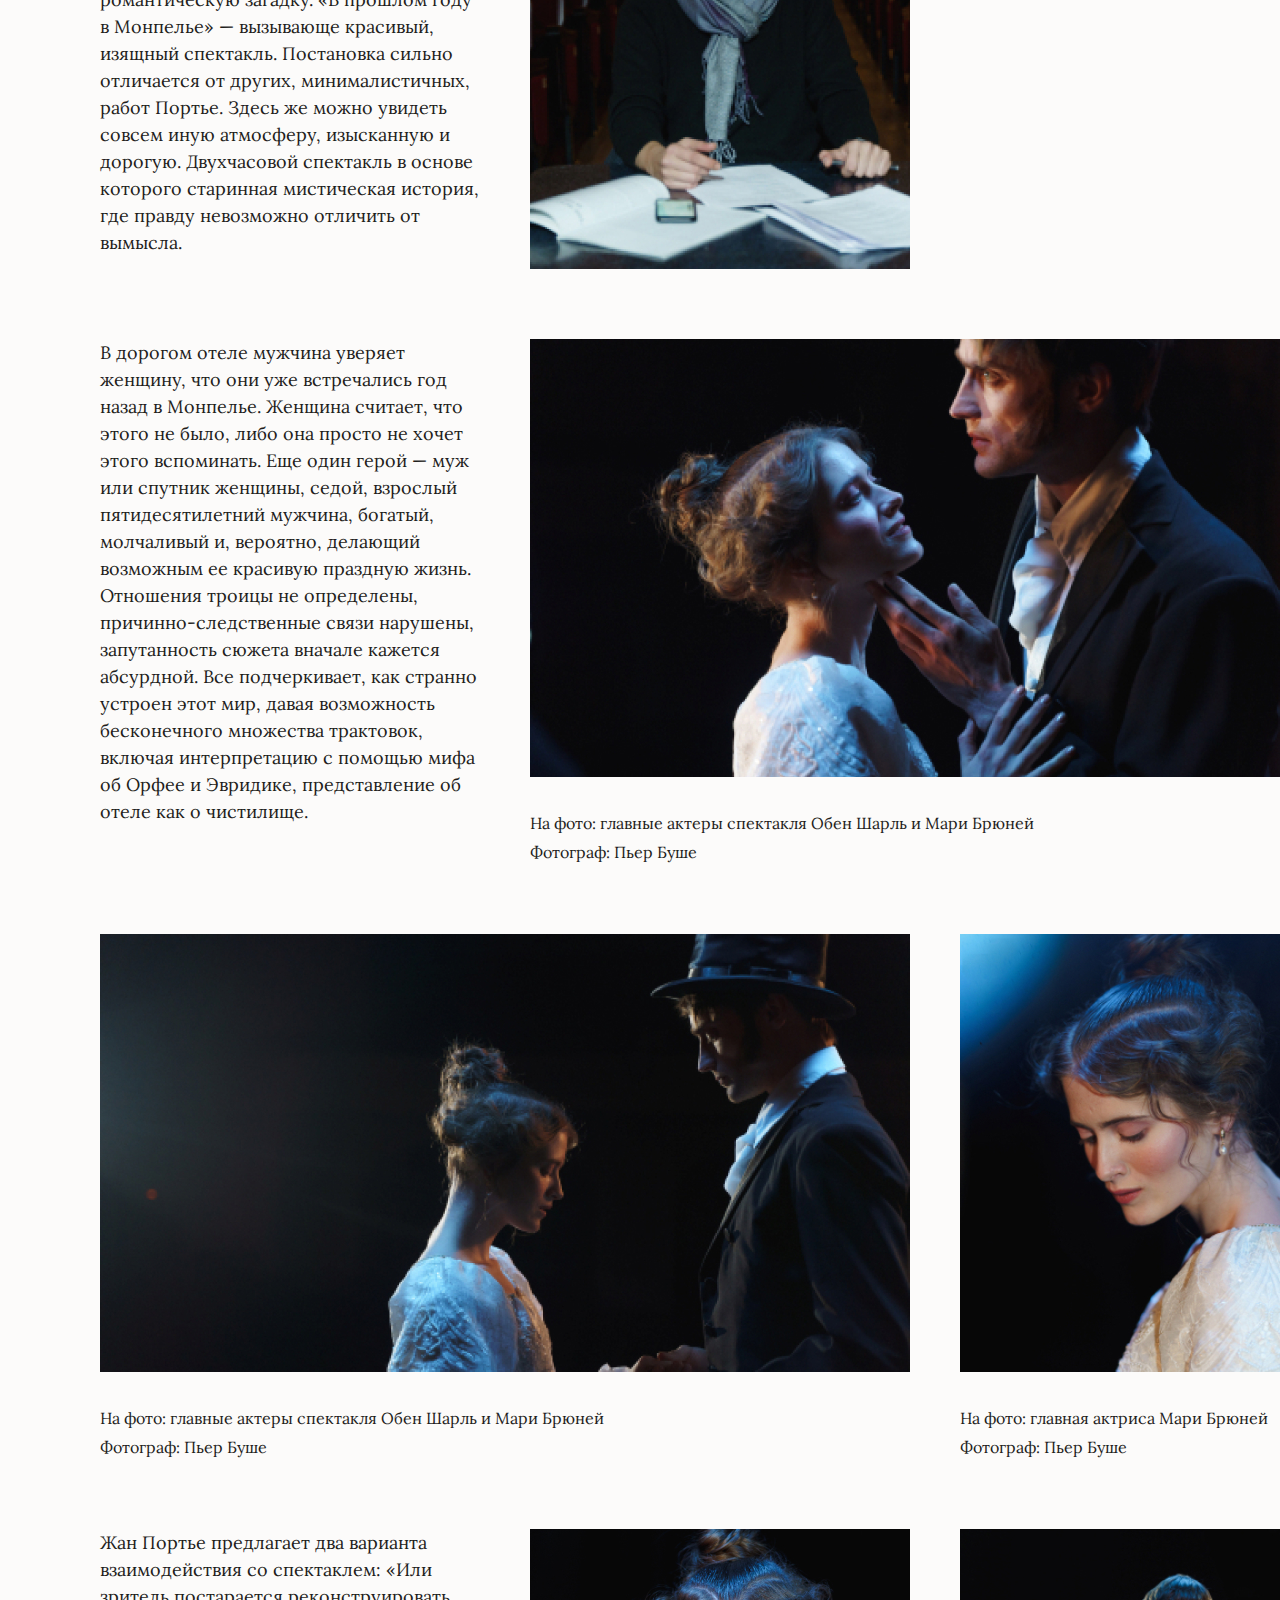
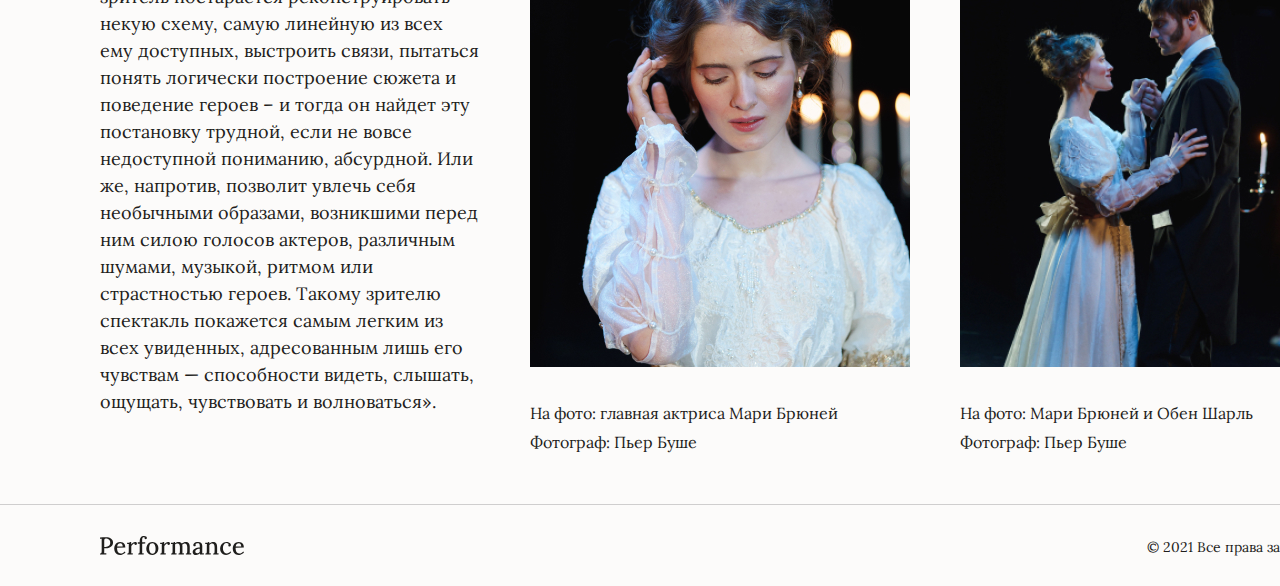
==== commit 39f135ad: "Добавляет правки" ====
--- a/case-1/index.html
+++ b/case-1/index.html
@@ -7,7 +7,7 @@
     <link rel="preconnect" href="https://fonts.googleapis.com">
     <link rel="preconnect" href="https://fonts.gstatic.com" crossorigin>
     <link href="https://fonts.googleapis.com/css2?family=Lora:wght@400;500&display=swap" rel="stylesheet">
-    <title>Кейс 1</title>
+    <title>Главная страница новостного сайта Performance</title>
     <link rel="stylesheet" href="css/normalize.css">
     <link rel="stylesheet" href="css/style.css">
 </head>
@@ -16,7 +16,7 @@
         <div class="container">
             <div class="header__wrap">
                 <a href="/" class="logo">
-                    <img class="logo__img" src="img/logo.svg" width="144" alt="Логотип">
+                    <img class="logo__img" src="img/logo.svg" width="144" alt="Логотип новостного сайта Performance">
                     <span class="visually-hidden">На главную</span>
                 </a>
                 <nav class="main-nav">
@@ -47,14 +47,15 @@
                 <header class="article__header">
                     <h1 class="article__title">Премьера вызывающе красивого спектакля от режиссера Жана Портье</h1>
                     <div class="article__info">
-                        <span class="article__date">20.02.2020</span>
+                        <time class="article__date" datetime="2020-02-20">20.02.2020</time>
                         <p class="article__author">Автор статьи: Кристина Петрова</p>
                         <p class="article__photographer">Фотограф: Пьер Буше</p>
                     </div>
-                    <div class="article__poster">
-                        <img class="img" src="img/1.jpg" alt="Фото 1">
-                    </div>
                 </header>
+                <!-- Постер -->
+                <div class="article__poster">
+                    <img class="img" src="img/1.jpg" width="1240" height="877" alt="Главные герои спектакля обнимаются">
+                </div>
                 <!-- Первый модуль -->
                 <div class="module text-img-caption">
                     <p class="article__text">
@@ -67,7 +68,7 @@
                         атмосферу, изысканную и дорогую. Двухчасовой спектакль в основе которого старинная 
                         мистическая история, где правду невозможно отличить от вымысла.
                     </p>
-                    <figure class="article__img">
+                    <figure class="article__img article_img--horizontal article_img--wide">
                         <img class="img" src="img/2.jpg" alt="Фото 2">
                         <figcaption>
                             <p>На фото: режиссер Жан Портье на репетиции спектакля «В прошлом году в Монпелье»</p>
@@ -87,7 +88,7 @@
                         возможность бесконечного множества трактовок, включая интерпретацию с помощью мифа об 
                         Орфее и Эвридике, представление об отеле как о чистилище. 
                     </p>
-                    <figure class="article__img">
+                    <figure class="article__img article_img--wide">
                         <img class="img" src="img/3.jpg" alt="Фото 3">
                         <figcaption>
                             <p>На фото: главные актеры спектакля Обен Шарль и Мари Брюней</p>
@@ -97,7 +98,7 @@
                 </div>
                 <!-- Третий модуль -->
                 <div class="module img-img">
-                    <figure class="article__img">
+                    <figure class="article__img article_img--wide">
                         <img class="img" src="img/4.jpg" alt="Фото 4">
                         <figcaption>
                             <p>На фото: главные актеры спектакля Обен Шарль и Мари Брюней</p>
--- a/case-1/css/style.css
+++ b/case-1/css/style.css
@@ -11,9 +11,10 @@
 body {
     width: 100%;
     min-width: 144rem;
+    min-height: 100vh;
     margin: 0 auto;
     padding: 0;
-    font-family: "Lora", serif;
+    font-family: "Lora", "Palatino Linotype", serif;
     font-size: 10px;
     line-height: 150%;
     font-weight: 400;
@@ -65,7 +66,7 @@
 .page {
     display: grid;
     grid-template-columns: 1fr;
-    grid-template-rows: 8rem 1fr 8rem;
+    grid-template-rows: auto 1fr auto;
 }
 
 .container {
@@ -82,15 +83,10 @@
 }
 
 .header__wrap {
-    /* display: grid;
+    display: grid;
     grid-template-columns: 14.5rem 1fr;
     grid-template-rows: 1fr;
-     */
-
-    display: grid;
-    grid-template-columns: repeat(3, 38rem);
-    grid-column-gap: 5rem;
-    grid-template-rows: 1fr;
+    column-gap: 5rem;
 
     padding-top: 3.1rem;
     padding-bottom: 3rem;
@@ -104,15 +100,14 @@
 }
 
 .main-nav {
-    grid-column: 2 / 4; 
+    grid-column: -1 / span 1; 
 }
 
 .nav-list {
     display: flex;
-    align-items: center;
-    justify-content: flex-end;
+    align-items: flex-end;
+    justify-self: end;
     flex-wrap: wrap;
-    align-self: end;
 }
 
 .nav-list__item {
@@ -133,23 +128,22 @@
 
 .article {
     display: grid;
-    grid-template-columns: repeat(3, 38rem);
-    grid-column-gap: 5rem;
-    grid-template-rows: auto repeat(4, auto);
-    grid-row-gap: 7rem;
+    grid-template-columns: 1fr 1fr 1fr;
+    gap: 70px 50px;
 }
 
 /* Content */
 
 .article__header {
     grid-column: 1 / -1;
-    grid-row: 1 / 3;
-
+    justify-self: center;
+
+    max-width: 75%;
+    margin-bottom: -2rem;
     padding-top: 7rem;
 }
 
 .article__title {
-    max-width: 86rem;
     margin: 0 auto;
     margin-bottom: 3rem;
 
@@ -159,10 +153,10 @@
 }
 
 .article__info {
-    display: flex;
+    display: grid;
+    grid-template-columns: auto auto auto;
+    column-gap: 50px;
     justify-content: center;
-    align-items: center;
-    margin-bottom: 5rem;
 
     font-size: 1.8rem;
     line-height: 150%;
@@ -170,17 +164,18 @@
 
 .article__author {
     margin: 0;
-    margin-left: 5rem;
 }
 
 .article__photographer {
     margin: 0;
-    margin-left: 5rem;
 }
 
 .article__poster {
-    display: flex;
-    flex-shrink: 0;
+    grid-column: span 3;
+}
+
+.article__poster img {
+    display: block;
 }
 
 /* Модули */
@@ -189,7 +184,7 @@
     display: grid;
     grid-template-columns: repeat(3, 38rem);
     grid-column: 1 / -1;
-    grid-column-gap: 5rem;
+    column-gap: 5rem;
 }
 
 .article__text {
@@ -201,6 +196,11 @@
 figure {
     margin: 0;
 }
+
+figcaption {
+    margin-top: 3rem;
+}
+
 
 figcaption p {
     margin: 0;
@@ -212,24 +212,18 @@
     margin-bottom: 0.5rem;
 }
 
-/* Module text-img-caption */
-    
-.text-img-caption figure {
-    display: grid;
-    grid-template-columns: repeat(2, 38rem);
-    grid-column-gap: 5rem;
-}
-
-/* Module text-img */
-
-.text-img figure {
-    grid-column: 2 / -1;
-}
-
-/* Module img-img */
-
-.img-img figure:first-child {
-    grid-column: 1 / 3;
+.article_img--wide {
+    grid-column: span 2;
+}
+
+.article_img--horizontal {
+    display: grid;
+    grid-template-columns: 1fr 1fr;
+    gap: 5rem;
+}
+
+.article_img--horizontal figcaption {
+    margin-top: 0;
 }
 
 /* Footer */
@@ -241,19 +235,18 @@
 
 .footer__wrap {
     display: grid;
-    /* grid-template-columns: 14.5rem 1fr; */
-    grid-template-columns: repeat(3, 38rem);
-    grid-column-gap: 5rem;
-    grid-template-rows: 1fr;
+    grid-template-columns: 14.5rem 1fr;
+    column-gap: 5rem;
+    align-items: center;
 
     padding-top: 3.1rem;
     padding-bottom: 3.1rem;
 }
 
 .copyright {
-    grid-column: -1 / -2;
-    margin: 0;
+    justify-self: end;
+    margin: 0;
+
     font-size: 1.4rem;
     align-self: end;
-    margin-left: auto;
-}
+}
